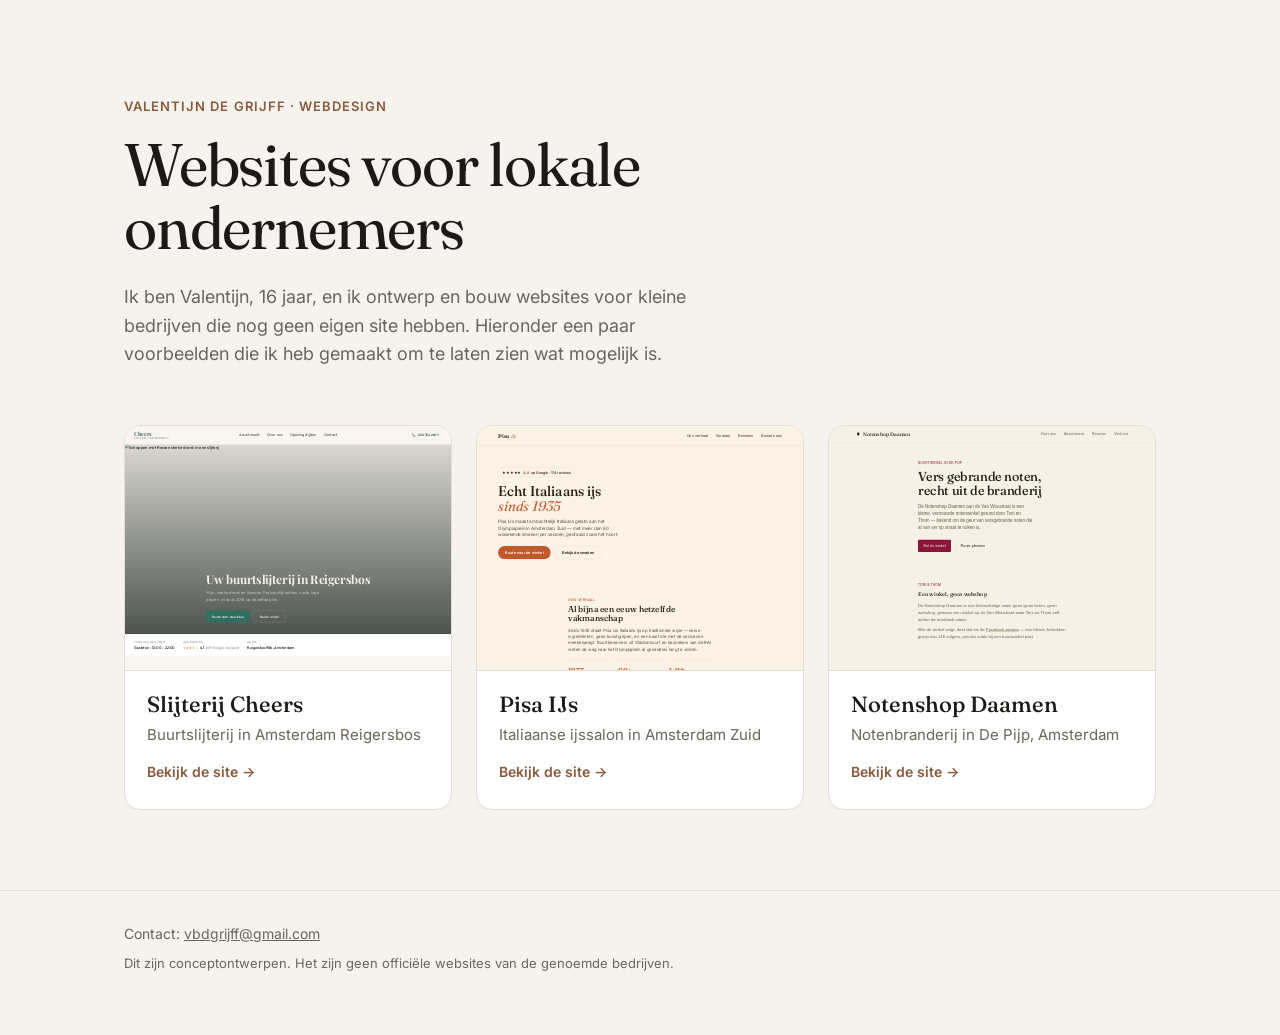
==== index.html @ 382e539f "Voorbeeldsites: Cheers, Pisa IJs, Notenshop Daamen Co-Authored-By: Claude Opus 5.5 <noreply@anthropi" ====
<!doctype html>
<html lang="nl">
<head>
<meta charset="utf-8">
<meta name="robots" content="noindex, nofollow">
<meta name="viewport" content="width=device-width, initial-scale=1">
<title>Voorbeeldsites · Valentijn de Grijff</title>
<meta name="description" content="Voorbeeldwebsites voor lokale ondernemers, ontworpen en gebouwd door Valentijn de Grijff.">
<link rel="preconnect" href="https://fonts.googleapis.com">
<link rel="preconnect" href="https://fonts.gstatic.com" crossorigin>
<link href="https://fonts.googleapis.com/css2?family=Fraunces:opsz,wght@9..144,400;9..144,500&family=Inter:wght@400;500;600&display=swap" rel="stylesheet">
<style>
  :root {
    --bg: #f6f3ee;
    --surface: #ffffff;
    --ink: #1c1a17;
    --muted: #6b655c;
    --line: #e4ded4;
    --accent: #8a5a3c;
  }
  @media (prefers-color-scheme: dark) {
    :root {
      --bg: #161513;
      --surface: #1f1d1a;
      --ink: #f2eee8;
      --muted: #a39d93;
      --line: #33302b;
      --accent: #d1a07e;
    }
  }
  * { box-sizing: border-box; }
  body {
    margin: 0;
    background: var(--bg);
    color: var(--ink);
    font: 400 16px/1.6 Inter, system-ui, -apple-system, sans-serif;
    -webkit-font-smoothing: antialiased;
  }
  .wrap { max-width: 1080px; margin: 0 auto; padding: 0 24px; }
  header { padding: 96px 0 56px; }
  .eyebrow {
    font-size: 13px; font-weight: 600; letter-spacing: .08em; text-transform: uppercase;
    color: var(--accent); margin: 0 0 16px;
  }
  h1 {
    font-family: Fraunces, Georgia, serif; font-weight: 400;
    font-size: clamp(36px, 6vw, 60px); line-height: 1.05; letter-spacing: -.02em;
    margin: 0 0 24px; max-width: 14ch;
  }
  .lead { font-size: 18px; color: var(--muted); max-width: 56ch; margin: 0; }
  .grid {
    display: grid; gap: 24px;
    grid-template-columns: repeat(auto-fill, minmax(300px, 1fr));
    padding-bottom: 80px;
  }
  .card {
    display: block; text-decoration: none; color: inherit;
    background: var(--surface); border: 1px solid var(--line); border-radius: 16px;
    overflow: hidden;
    transition: transform .25s cubic-bezier(.2,.7,.2,1), box-shadow .25s;
  }
  .card:hover { transform: translateY(-4px); box-shadow: 0 16px 40px rgba(0,0,0,.08); }
  .card:focus-visible { outline: 2px solid var(--accent); outline-offset: 3px; }
  .thumb {
    position: relative; aspect-ratio: 4 / 3; overflow: hidden;
    background: var(--line); border-bottom: 1px solid var(--line);
  }
  .thumb iframe {
    position: absolute; top: 0; left: 0;
    width: 400%; height: 400%; border: 0;
    transform: scale(.25); transform-origin: 0 0;
    pointer-events: none;
  }
  .meta { padding: 20px 22px 24px; }
  .meta h2 {
    font-family: Fraunces, Georgia, serif; font-weight: 500;
    font-size: 22px; line-height: 1.2; margin: 0 0 6px;
  }
  .meta p { margin: 0; color: var(--muted); font-size: 15px; }
  .meta .go { display: inline-block; margin-top: 14px; font-weight: 600; font-size: 14px; color: var(--accent); }
  footer {
    border-top: 1px solid var(--line); padding: 32px 0 48px;
    color: var(--muted); font-size: 14px;
  }
  footer a { color: inherit; }
  .note { font-size: 13px; margin-top: 8px; }
  @media (max-width: 600px) {
    header { padding: 64px 0 40px; }
    .wrap { padding: 0 16px; }
  }
  @media (prefers-reduced-motion: reduce) {
    .card { transition: none; }
    .card:hover { transform: none; }
  }
</style>
</head>
<body>
  <div class="wrap">
    <header>
      <p class="eyebrow">Valentijn de Grijff · Webdesign</p>
      <h1>Websites voor lokale ondernemers</h1>
      <p class="lead">Ik ben Valentijn, 16 jaar, en ik ontwerp en bouw websites voor kleine bedrijven die nog geen eigen site hebben. Hieronder een paar voorbeelden die ik heb gemaakt om te laten zien wat mogelijk is.</p>
    </header>

    <main class="grid">
      <a class="card" href="cheers-slijterij/">
        <div class="thumb"><iframe src="cheers-slijterij/" loading="lazy" tabindex="-1" aria-hidden="true" title=""></iframe></div>
        <div class="meta">
          <h2>Slijterij Cheers</h2>
          <p>Buurtslijterij in Amsterdam Reigersbos</p>
          <span class="go">Bekijk de site →</span>
        </div>
      </a>
      <a class="card" href="pisa-ijs/">
        <div class="thumb"><iframe src="pisa-ijs/" loading="lazy" tabindex="-1" aria-hidden="true" title=""></iframe></div>
        <div class="meta">
          <h2>Pisa IJs</h2>
          <p>Italiaanse ijssalon in Amsterdam Zuid</p>
          <span class="go">Bekijk de site →</span>
        </div>
      </a>
      <a class="card" href="notenshop-daamen/">
        <div class="thumb"><iframe src="notenshop-daamen/" loading="lazy" tabindex="-1" aria-hidden="true" title=""></iframe></div>
        <div class="meta">
          <h2>Notenshop Daamen</h2>
          <p>Notenbranderij in De Pijp, Amsterdam</p>
          <span class="go">Bekijk de site →</span>
        </div>
      </a>
    </main>
  </div>

  <footer>
    <div class="wrap">
      Contact: <a href="mailto:vbdgrijff@gmail.com">vbdgrijff@gmail.com</a>
      <p class="note">Dit zijn conceptontwerpen. Het zijn geen officiële websites van de genoemde bedrijven.</p>
    </div>
  </footer>
</body>
</html>
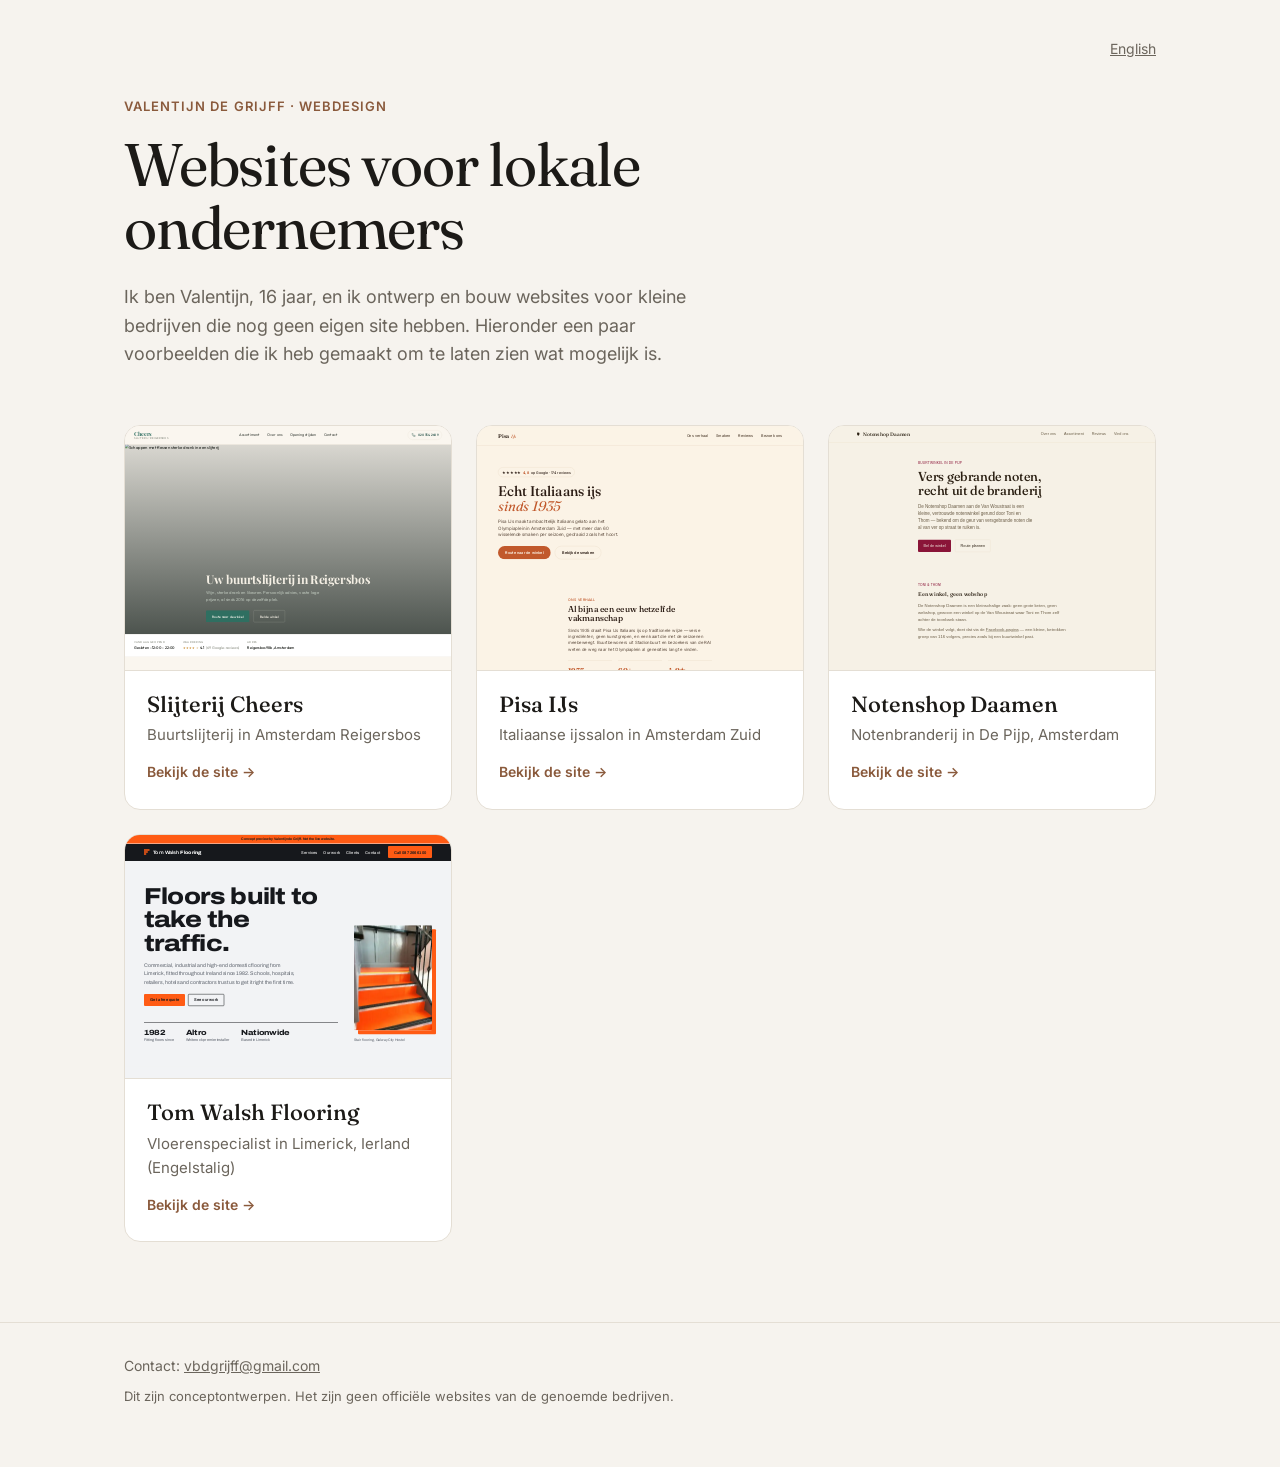
==== commit 12c0d188: "Add English portfolio page with prices; list Tom Walsh on Dutch index Co-Authored-By: Claude Opus 5." ====
--- a/index.html
+++ b/index.html
@@ -92,10 +92,15 @@
     .card { transition: none; }
     .card:hover { transform: none; }
   }
+  .wrap { position: relative; }
+  .lang { position: absolute; top: 24px; right: 24px; font-size: 14px; color: var(--muted); }
+  .lang a { color: inherit; }
+  @media (max-width: 600px) { .lang { top: 16px; right: 16px; } }
 </style>
 </head>
 <body>
   <div class="wrap">
+    <p class="lang"><a href="en/" hreflang="en" lang="en">English</a></p>
     <header>
       <p class="eyebrow">Valentijn de Grijff · Webdesign</p>
       <h1>Websites voor lokale ondernemers</h1>
@@ -127,6 +132,14 @@
           <span class="go">Bekijk de site →</span>
         </div>
       </a>
+      <a class="card" href="tom-walsh-flooring/">
+        <div class="thumb"><iframe src="tom-walsh-flooring/" loading="lazy" tabindex="-1" aria-hidden="true" title=""></iframe></div>
+        <div class="meta">
+          <h2>Tom Walsh Flooring</h2>
+          <p>Vloerenspecialist in Limerick, Ierland (Engelstalig)</p>
+          <span class="go">Bekijk de site →</span>
+        </div>
+      </a>
     </main>
   </div>
 
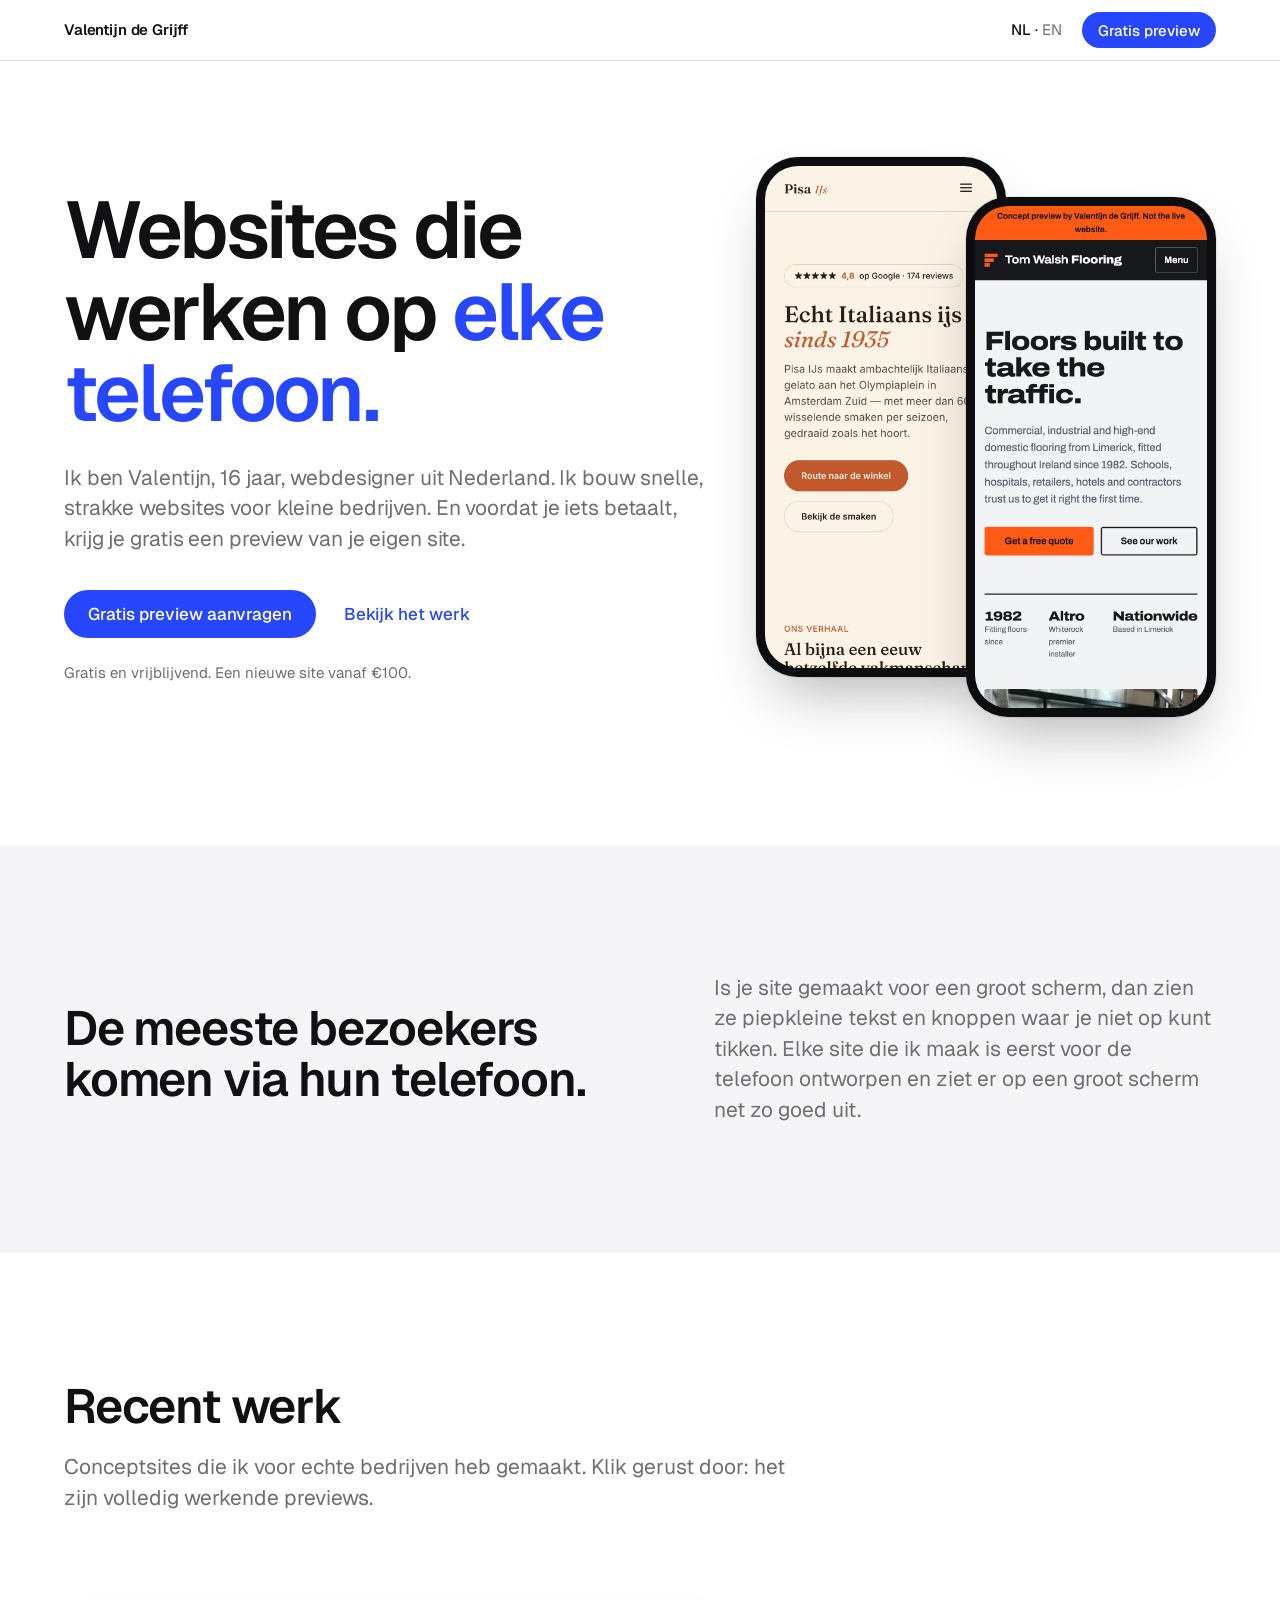
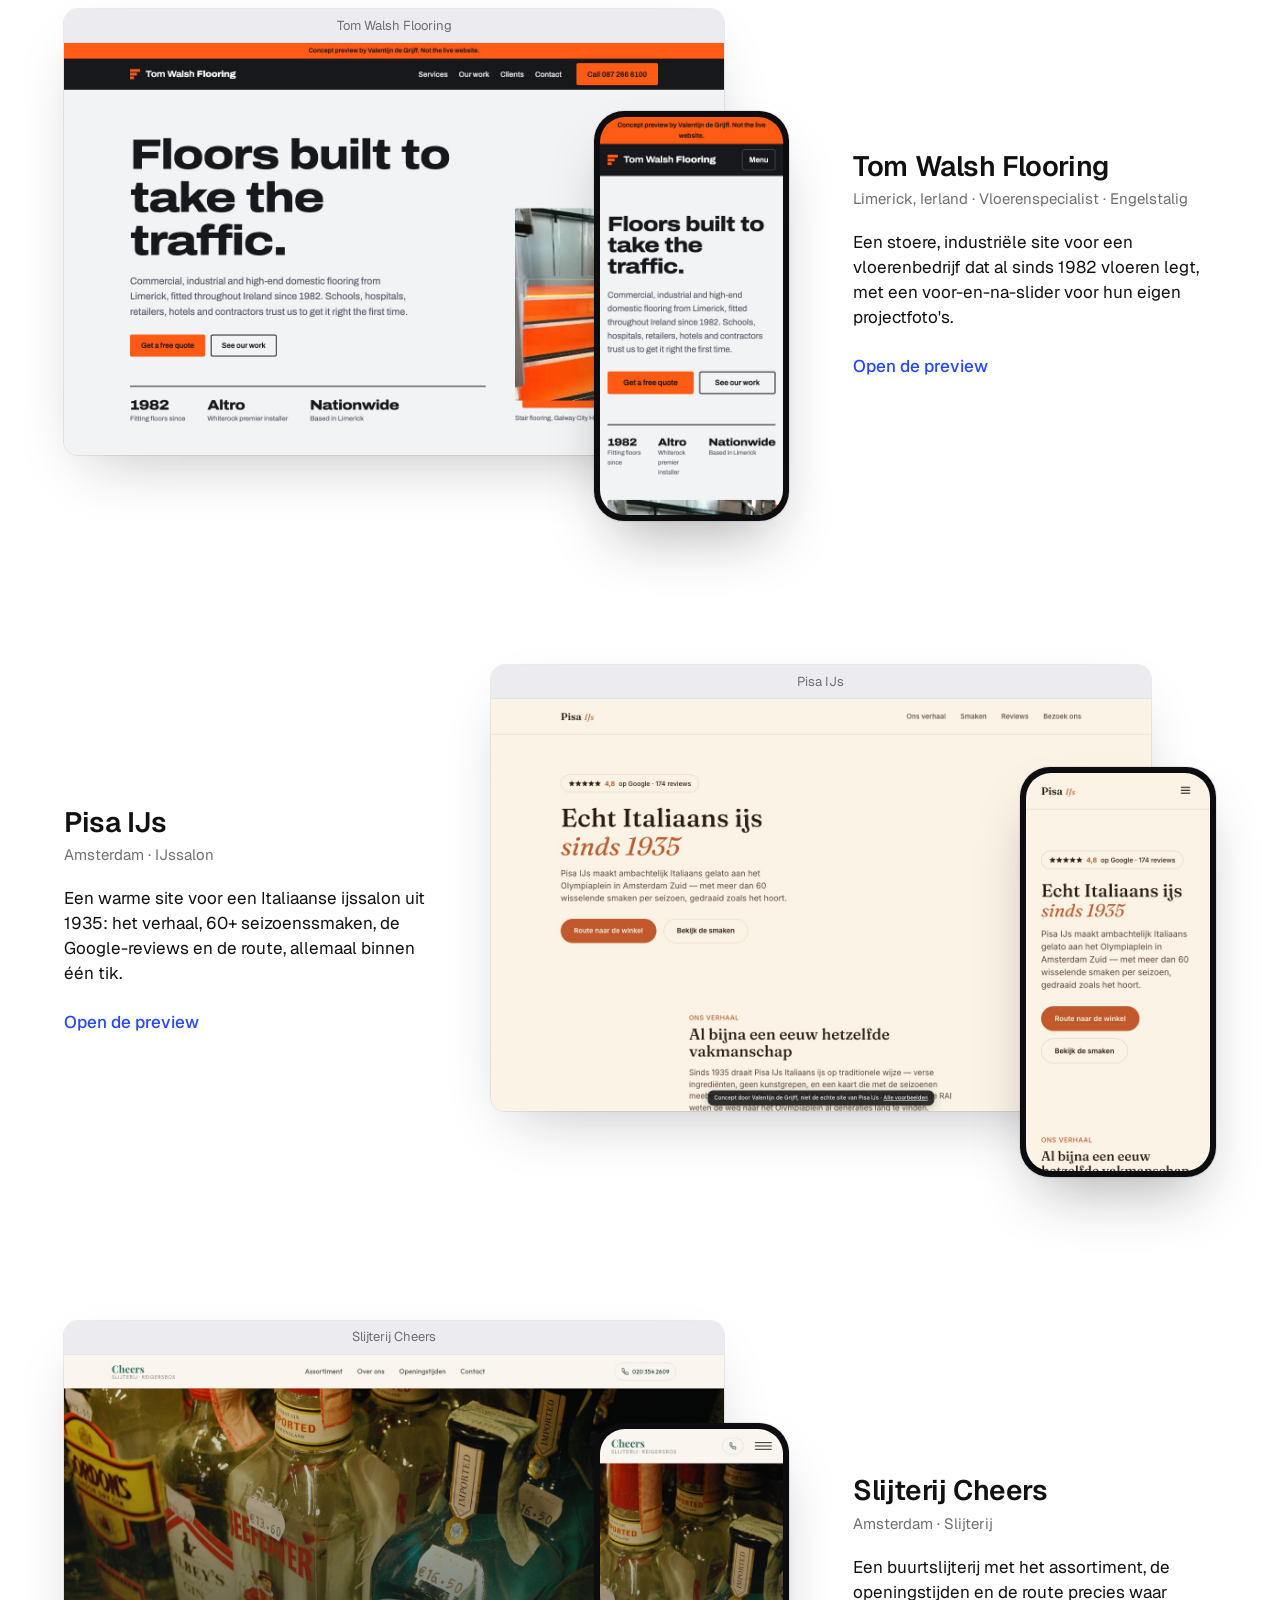
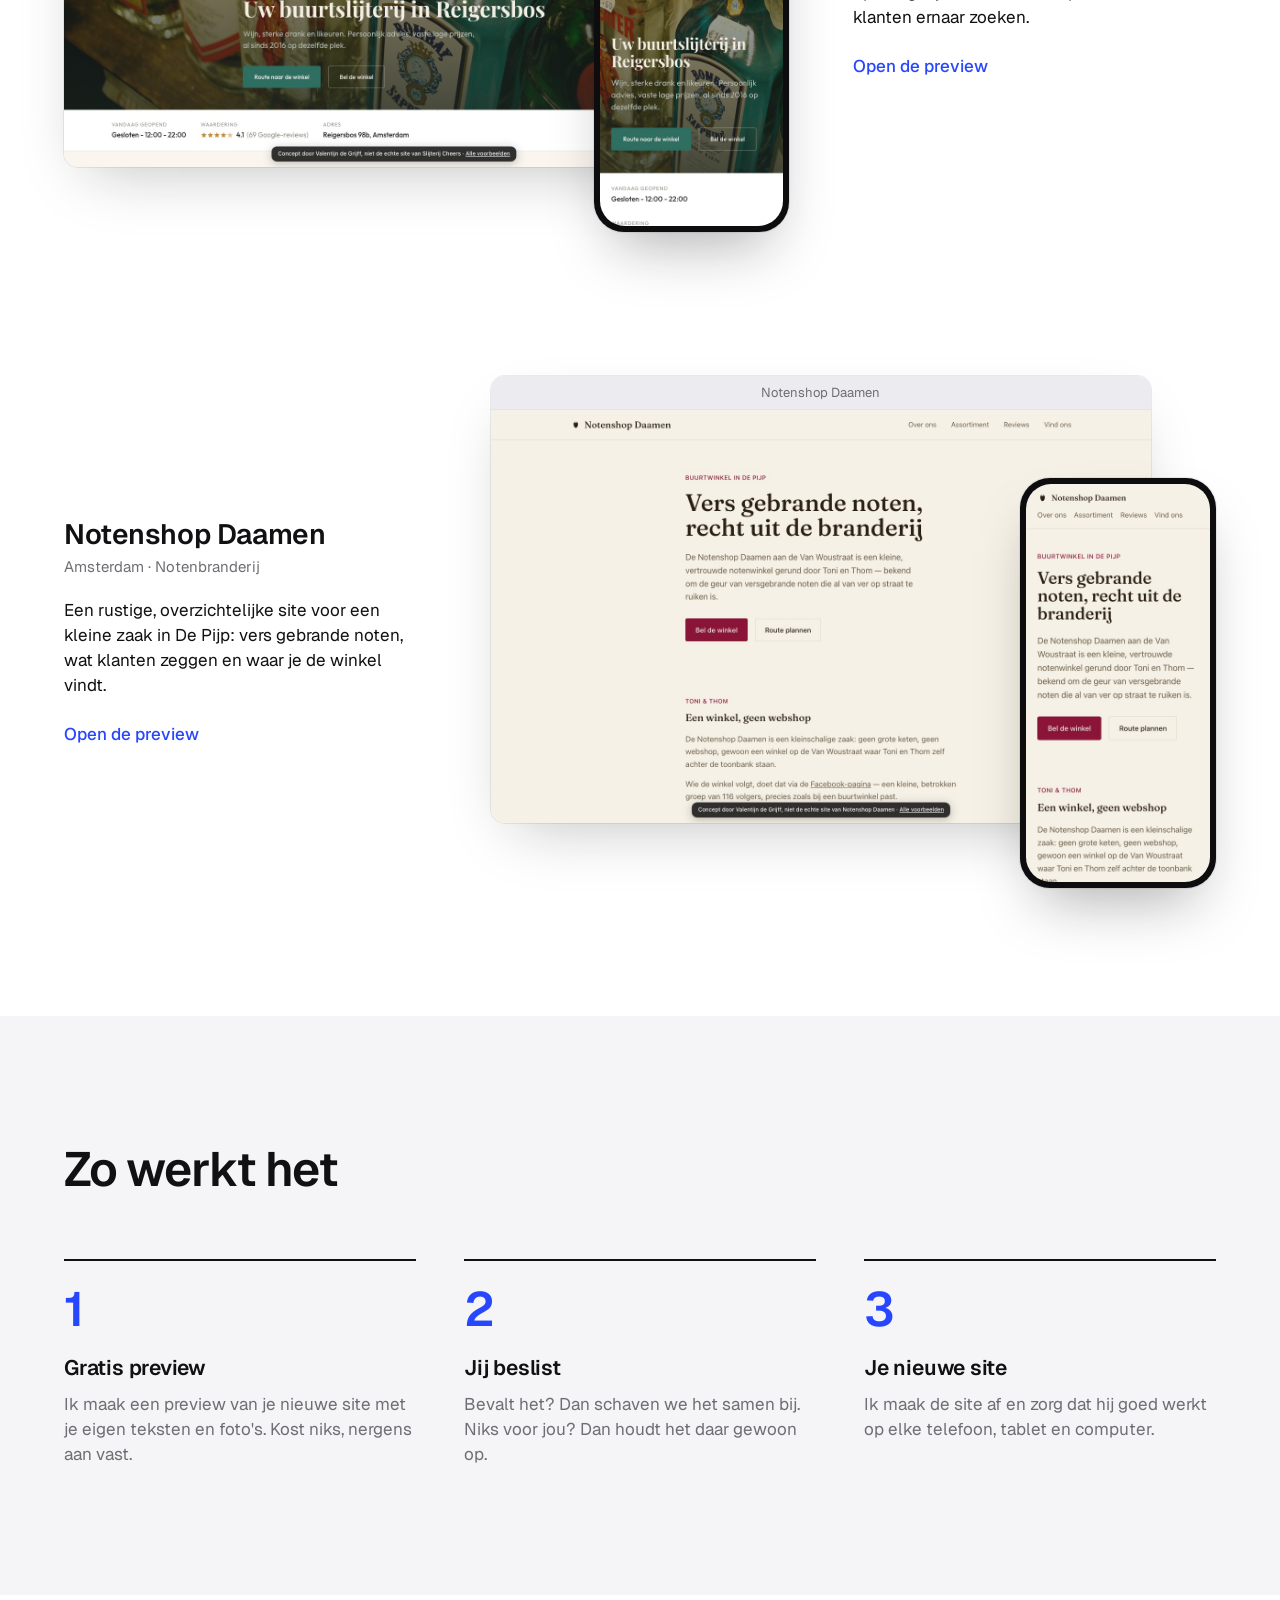
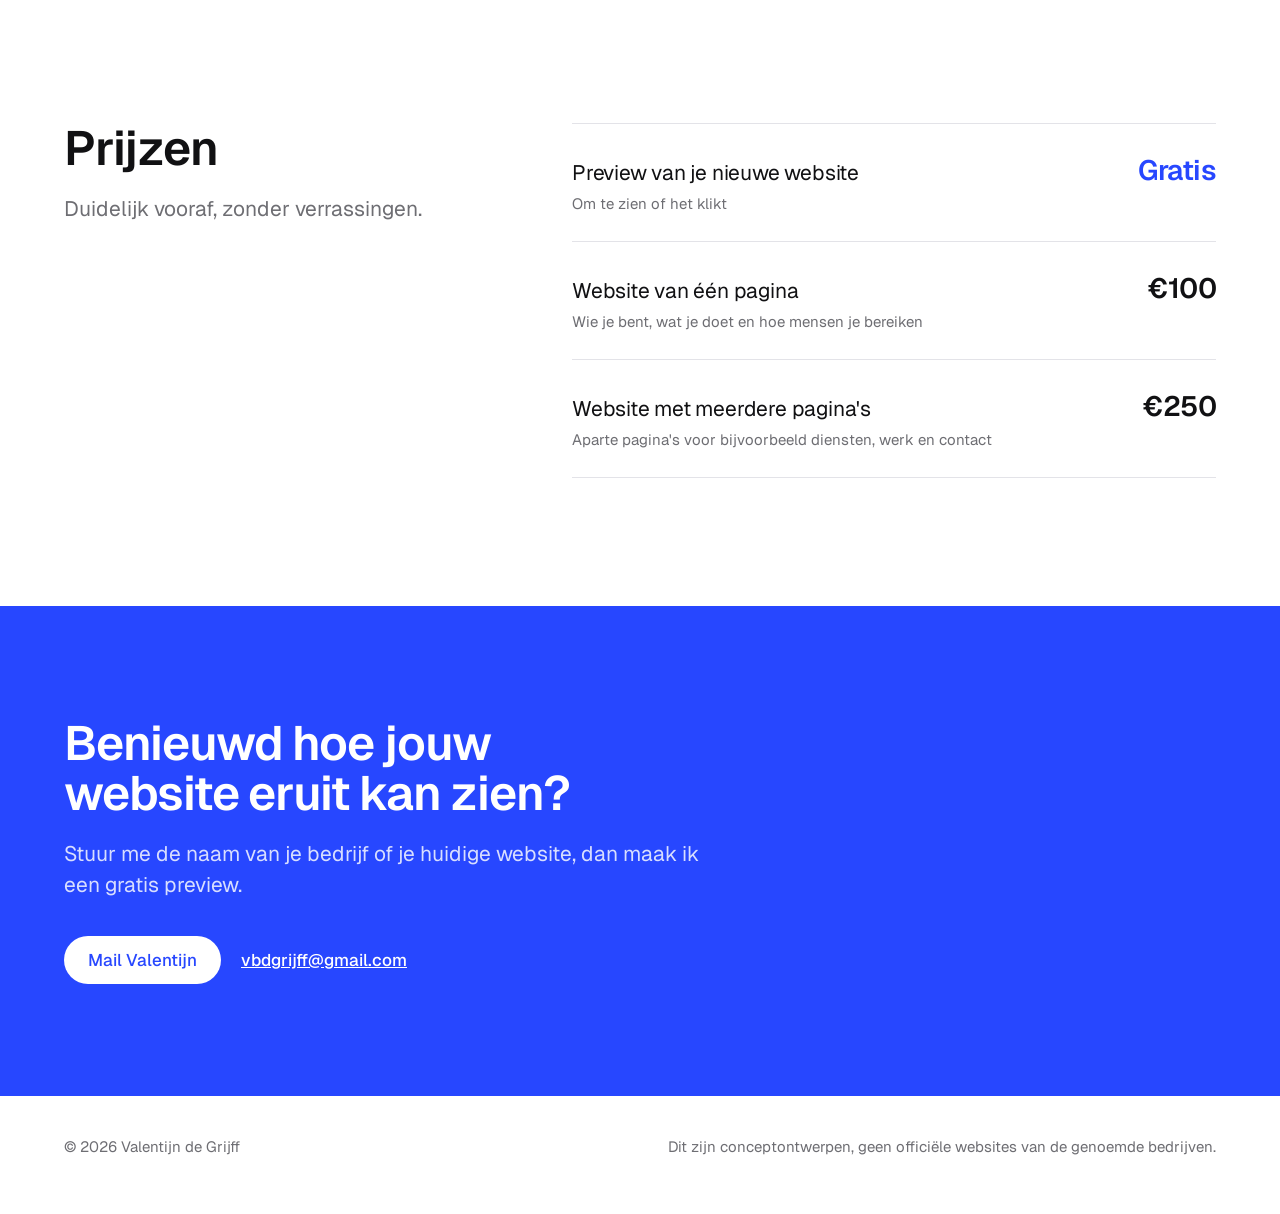
==== commit cdb1c30f: "Redesign portfolio: real desktop + phone screenshots, cobalt accent, Geist, steps and prices (NL + E" ====
--- a/index.html
+++ b/index.html
@@ -2,152 +2,174 @@
 <html lang="nl">
 <head>
 <meta charset="utf-8">
+<meta name="viewport" content="width=device-width, initial-scale=1">
 <meta name="robots" content="noindex, nofollow">
-<meta name="viewport" content="width=device-width, initial-scale=1">
-<title>Voorbeeldsites · Valentijn de Grijff</title>
-<meta name="description" content="Voorbeeldwebsites voor lokale ondernemers, ontworpen en gebouwd door Valentijn de Grijff.">
+<title>Valentijn de Grijff · Websites die werken op elke telefoon</title>
+<meta name="description" content="Snelle, strakke websites voor kleine bedrijven, gemaakt door Valentijn de Grijff (16). Eerst een gratis preview van je eigen site, daarna pas beslissen.">
+<link rel="canonical" href="https://itzjustme1.github.io/voorbeeldsites/">
+<link rel="alternate" hreflang="nl" href="https://itzjustme1.github.io/voorbeeldsites/">
+<link rel="alternate" hreflang="en" href="https://itzjustme1.github.io/voorbeeldsites/en/">
+<meta name="theme-color" content="#ffffff">
+<meta property="og:type" content="website">
+<meta property="og:title" content="Valentijn de Grijff · Websites die werken op elke telefoon">
+<meta property="og:description" content="Snelle, strakke websites voor kleine bedrijven, gemaakt door Valentijn de Grijff (16). Eerst een gratis preview van je eigen site, daarna pas beslissen.">
+<meta property="og:url" content="https://itzjustme1.github.io/voorbeeldsites/">
+<meta property="og:image" content="https://itzjustme1.github.io/voorbeeldsites/assets/tom-walsh-flooring-desktop.jpg">
+<link rel="icon" href="assets/favicon.svg" type="image/svg+xml">
 <link rel="preconnect" href="https://fonts.googleapis.com">
 <link rel="preconnect" href="https://fonts.gstatic.com" crossorigin>
-<link href="https://fonts.googleapis.com/css2?family=Fraunces:opsz,wght@9..144,400;9..144,500&family=Inter:wght@400;500;600&display=swap" rel="stylesheet">
-<style>
-  :root {
-    --bg: #f6f3ee;
-    --surface: #ffffff;
-    --ink: #1c1a17;
-    --muted: #6b655c;
-    --line: #e4ded4;
-    --accent: #8a5a3c;
-  }
-  @media (prefers-color-scheme: dark) {
-    :root {
-      --bg: #161513;
-      --surface: #1f1d1a;
-      --ink: #f2eee8;
-      --muted: #a39d93;
-      --line: #33302b;
-      --accent: #d1a07e;
-    }
-  }
-  * { box-sizing: border-box; }
-  body {
-    margin: 0;
-    background: var(--bg);
-    color: var(--ink);
-    font: 400 16px/1.6 Inter, system-ui, -apple-system, sans-serif;
-    -webkit-font-smoothing: antialiased;
-  }
-  .wrap { max-width: 1080px; margin: 0 auto; padding: 0 24px; }
-  header { padding: 96px 0 56px; }
-  .eyebrow {
-    font-size: 13px; font-weight: 600; letter-spacing: .08em; text-transform: uppercase;
-    color: var(--accent); margin: 0 0 16px;
-  }
-  h1 {
-    font-family: Fraunces, Georgia, serif; font-weight: 400;
-    font-size: clamp(36px, 6vw, 60px); line-height: 1.05; letter-spacing: -.02em;
-    margin: 0 0 24px; max-width: 14ch;
-  }
-  .lead { font-size: 18px; color: var(--muted); max-width: 56ch; margin: 0; }
-  .grid {
-    display: grid; gap: 24px;
-    grid-template-columns: repeat(auto-fill, minmax(300px, 1fr));
-    padding-bottom: 80px;
-  }
-  .card {
-    display: block; text-decoration: none; color: inherit;
-    background: var(--surface); border: 1px solid var(--line); border-radius: 16px;
-    overflow: hidden;
-    transition: transform .25s cubic-bezier(.2,.7,.2,1), box-shadow .25s;
-  }
-  .card:hover { transform: translateY(-4px); box-shadow: 0 16px 40px rgba(0,0,0,.08); }
-  .card:focus-visible { outline: 2px solid var(--accent); outline-offset: 3px; }
-  .thumb {
-    position: relative; aspect-ratio: 4 / 3; overflow: hidden;
-    background: var(--line); border-bottom: 1px solid var(--line);
-  }
-  .thumb iframe {
-    position: absolute; top: 0; left: 0;
-    width: 400%; height: 400%; border: 0;
-    transform: scale(.25); transform-origin: 0 0;
-    pointer-events: none;
-  }
-  .meta { padding: 20px 22px 24px; }
-  .meta h2 {
-    font-family: Fraunces, Georgia, serif; font-weight: 500;
-    font-size: 22px; line-height: 1.2; margin: 0 0 6px;
-  }
-  .meta p { margin: 0; color: var(--muted); font-size: 15px; }
-  .meta .go { display: inline-block; margin-top: 14px; font-weight: 600; font-size: 14px; color: var(--accent); }
-  footer {
-    border-top: 1px solid var(--line); padding: 32px 0 48px;
-    color: var(--muted); font-size: 14px;
-  }
-  footer a { color: inherit; }
-  .note { font-size: 13px; margin-top: 8px; }
-  @media (max-width: 600px) {
-    header { padding: 64px 0 40px; }
-    .wrap { padding: 0 16px; }
-  }
-  @media (prefers-reduced-motion: reduce) {
-    .card { transition: none; }
-    .card:hover { transform: none; }
-  }
-  .wrap { position: relative; }
-  .lang { position: absolute; top: 24px; right: 24px; font-size: 14px; color: var(--muted); }
-  .lang a { color: inherit; }
-  @media (max-width: 600px) { .lang { top: 16px; right: 16px; } }
-</style>
+<link href="https://fonts.googleapis.com/css2?family=Geist:wght@400;500;600&display=swap" rel="stylesheet">
+<link rel="stylesheet" href="assets/site.css">
 </head>
 <body>
+<a class="skip" href="#main">Naar de inhoud</a>
+
+<header class="top">
   <div class="wrap">
-    <p class="lang"><a href="en/" hreflang="en" lang="en">English</a></p>
-    <header>
-      <p class="eyebrow">Valentijn de Grijff · Webdesign</p>
-      <h1>Websites voor lokale ondernemers</h1>
-      <p class="lead">Ik ben Valentijn, 16 jaar, en ik ontwerp en bouw websites voor kleine bedrijven die nog geen eigen site hebben. Hieronder een paar voorbeelden die ik heb gemaakt om te laten zien wat mogelijk is.</p>
-    </header>
+    <a class="brand" href="./">Valentijn de Grijff</a>
+    <div class="top-right">
+      <nav class="lang" aria-label="Language"><a href="./" hreflang="nl" lang="nl" aria-current="true">NL</a> · <a href="en/" hreflang="en" lang="en">EN</a></nav>
+      <a class="btn btn-accent btn-small" href="mailto:vbdgrijff@gmail.com?subject=Gratis%20preview%20van%20mijn%20website">Gratis preview</a>
+    </div>
+  </div>
+</header>
 
-    <main class="grid">
-      <a class="card" href="cheers-slijterij/">
-        <div class="thumb"><iframe src="cheers-slijterij/" loading="lazy" tabindex="-1" aria-hidden="true" title=""></iframe></div>
-        <div class="meta">
-          <h2>Slijterij Cheers</h2>
-          <p>Buurtslijterij in Amsterdam Reigersbos</p>
-          <span class="go">Bekijk de site →</span>
+<main id="main">
+  <section class="hero" aria-labelledby="hero-title">
+    <div class="wrap">
+      <div>
+        <h1 id="hero-title">Websites die werken op <span class="accent">elke telefoon.</span></h1>
+        <p class="lead">Ik ben Valentijn, 16 jaar, webdesigner uit Nederland. Ik bouw snelle, strakke websites voor kleine bedrijven. En voordat je iets betaalt, krijg je gratis een preview van je eigen site.</p>
+        <div class="actions">
+          <a class="btn btn-accent" href="mailto:vbdgrijff@gmail.com?subject=Gratis%20preview%20van%20mijn%20website">Gratis preview aanvragen</a>
+          <a class="text-link" href="#work">Bekijk het werk</a>
         </div>
-      </a>
-      <a class="card" href="pisa-ijs/">
-        <div class="thumb"><iframe src="pisa-ijs/" loading="lazy" tabindex="-1" aria-hidden="true" title=""></iframe></div>
-        <div class="meta">
-          <h2>Pisa IJs</h2>
-          <p>Italiaanse ijssalon in Amsterdam Zuid</p>
-          <span class="go">Bekijk de site →</span>
-        </div>
-      </a>
-      <a class="card" href="notenshop-daamen/">
-        <div class="thumb"><iframe src="notenshop-daamen/" loading="lazy" tabindex="-1" aria-hidden="true" title=""></iframe></div>
-        <div class="meta">
-          <h2>Notenshop Daamen</h2>
-          <p>Notenbranderij in De Pijp, Amsterdam</p>
-          <span class="go">Bekijk de site →</span>
-        </div>
-      </a>
-      <a class="card" href="tom-walsh-flooring/">
-        <div class="thumb"><iframe src="tom-walsh-flooring/" loading="lazy" tabindex="-1" aria-hidden="true" title=""></iframe></div>
-        <div class="meta">
-          <h2>Tom Walsh Flooring</h2>
-          <p>Vloerenspecialist in Limerick, Ierland (Engelstalig)</p>
-          <span class="go">Bekijk de site →</span>
-        </div>
-      </a>
-    </main>
+        <p class="fine">Gratis en vrijblijvend. Een nieuwe site vanaf €100.</p>
+      </div>
+      <div class="hero-phones" aria-hidden="true">
+        <div class="phone back"><img src="assets/pisa-ijs-phone.jpg" width="780" height="1688" alt="" fetchpriority="high"></div>
+        <div class="phone front"><img src="assets/tom-walsh-flooring-phone.jpg" width="780" height="1688" alt="" fetchpriority="high"></div>
+      </div>
+    </div>
+  </section>
+
+  <section class="section alt" aria-labelledby="st-title">
+    <div class="wrap statement">
+      <h2 id="st-title">De meeste bezoekers komen via hun telefoon.</h2>
+      <p>Is je site gemaakt voor een groot scherm, dan zien ze piepkleine tekst en knoppen waar je niet op kunt tikken. Elke site die ik maak is eerst voor de telefoon ontworpen en ziet er op een groot scherm net zo goed uit.</p>
+    </div>
+  </section>
+
+  <section class="section" id="work" aria-labelledby="work-title">
+    <div class="wrap">
+      <div class="work-head">
+        <h2 id="work-title">Recent werk</h2>
+        <p class="section-intro">Conceptsites die ik voor echte bedrijven heb gemaakt. Klik gerust door: het zijn volledig werkende previews.</p>
+      </div>
+      <div class="projects">
+        <article class="project">
+          <div class="visual">
+            <div class="browser">
+              <div class="browser-bar" aria-hidden="true">Tom Walsh Flooring</div>
+              <img src="assets/tom-walsh-flooring-desktop.jpg" width="1440" height="900" loading="lazy" decoding="async" alt="Desktopversie van de conceptsite voor Tom Walsh Flooring">
+            </div>
+            <div class="phone"><img src="assets/tom-walsh-flooring-phone.jpg" width="780" height="1688" loading="lazy" decoding="async" alt="Telefoonversie van de conceptsite voor Tom Walsh Flooring"></div>
+          </div>
+          <div>
+            <h3>Tom Walsh Flooring</h3>
+            <p class="meta">Limerick, Ierland · Vloerenspecialist · Engelstalig</p>
+            <p class="desc">Een stoere, industriële site voor een vloerenbedrijf dat al sinds 1982 vloeren legt, met een voor-en-na-slider voor hun eigen projectfoto&#x27;s.</p>
+            <a class="text-link" href="tom-walsh-flooring/">Open de preview<span class="sr-only"> Tom Walsh Flooring</span></a>
+          </div>
+        </article>
+        <article class="project">
+          <div class="visual">
+            <div class="browser">
+              <div class="browser-bar" aria-hidden="true">Pisa IJs</div>
+              <img src="assets/pisa-ijs-desktop.jpg" width="1440" height="900" loading="lazy" decoding="async" alt="Desktopversie van de conceptsite voor Pisa IJs">
+            </div>
+            <div class="phone"><img src="assets/pisa-ijs-phone.jpg" width="780" height="1688" loading="lazy" decoding="async" alt="Telefoonversie van de conceptsite voor Pisa IJs"></div>
+          </div>
+          <div>
+            <h3>Pisa IJs</h3>
+            <p class="meta">Amsterdam · IJssalon</p>
+            <p class="desc">Een warme site voor een Italiaanse ijssalon uit 1935: het verhaal, 60+ seizoenssmaken, de Google-reviews en de route, allemaal binnen één tik.</p>
+            <a class="text-link" href="pisa-ijs/">Open de preview<span class="sr-only"> Pisa IJs</span></a>
+          </div>
+        </article>
+        <article class="project">
+          <div class="visual">
+            <div class="browser">
+              <div class="browser-bar" aria-hidden="true">Slijterij Cheers</div>
+              <img src="assets/cheers-slijterij-desktop.jpg" width="1440" height="900" loading="lazy" decoding="async" alt="Desktopversie van de conceptsite voor Slijterij Cheers">
+            </div>
+            <div class="phone"><img src="assets/cheers-slijterij-phone.jpg" width="780" height="1688" loading="lazy" decoding="async" alt="Telefoonversie van de conceptsite voor Slijterij Cheers"></div>
+          </div>
+          <div>
+            <h3>Slijterij Cheers</h3>
+            <p class="meta">Amsterdam · Slijterij</p>
+            <p class="desc">Een buurtslijterij met het assortiment, de openingstijden en de route precies waar klanten ernaar zoeken.</p>
+            <a class="text-link" href="cheers-slijterij/">Open de preview<span class="sr-only"> Slijterij Cheers</span></a>
+          </div>
+        </article>
+        <article class="project">
+          <div class="visual">
+            <div class="browser">
+              <div class="browser-bar" aria-hidden="true">Notenshop Daamen</div>
+              <img src="assets/notenshop-daamen-desktop.jpg" width="1440" height="900" loading="lazy" decoding="async" alt="Desktopversie van de conceptsite voor Notenshop Daamen">
+            </div>
+            <div class="phone"><img src="assets/notenshop-daamen-phone.jpg" width="780" height="1688" loading="lazy" decoding="async" alt="Telefoonversie van de conceptsite voor Notenshop Daamen"></div>
+          </div>
+          <div>
+            <h3>Notenshop Daamen</h3>
+            <p class="meta">Amsterdam · Notenbranderij</p>
+            <p class="desc">Een rustige, overzichtelijke site voor een kleine zaak in De Pijp: vers gebrande noten, wat klanten zeggen en waar je de winkel vindt.</p>
+            <a class="text-link" href="notenshop-daamen/">Open de preview<span class="sr-only"> Notenshop Daamen</span></a>
+          </div>
+        </article>
+      </div>
+    </div>
+  </section>
+
+  <section class="section alt" aria-labelledby="steps-title">
+    <div class="wrap">
+      <h2 id="steps-title">Zo werkt het</h2>
+      <ol class="steps">
+          <li><span class="num" aria-hidden="true">1</span><h3>Gratis preview</h3><p>Ik maak een preview van je nieuwe site met je eigen teksten en foto&#x27;s. Kost niks, nergens aan vast.</p></li>
+          <li><span class="num" aria-hidden="true">2</span><h3>Jij beslist</h3><p>Bevalt het? Dan schaven we het samen bij. Niks voor jou? Dan houdt het daar gewoon op.</p></li>
+          <li><span class="num" aria-hidden="true">3</span><h3>Je nieuwe site</h3><p>Ik maak de site af en zorg dat hij goed werkt op elke telefoon, tablet en computer.</p></li>
+      </ol>
+    </div>
+  </section>
+
+  <section class="section" id="prices" aria-labelledby="prices-title">
+    <div class="wrap prices-grid">
+      <div>
+        <h2 id="prices-title">Prijzen</h2>
+        <p class="section-intro">Duidelijk vooraf, zonder verrassingen.</p>
+      </div>
+      <ul class="price-list">
+            <li><span class="what">Preview van je nieuwe website<small>Om te zien of het klikt</small></span><span class="amount free">Gratis</span></li>
+            <li><span class="what">Website van één pagina<small>Wie je bent, wat je doet en hoe mensen je bereiken</small></span><span class="amount">€100</span></li>
+            <li><span class="what">Website met meerdere pagina&#x27;s<small>Aparte pagina&#x27;s voor bijvoorbeeld diensten, werk en contact</small></span><span class="amount">€250</span></li>
+      </ul>
+    </div>
+  </section>
+
+  <section class="cta" id="contact" aria-labelledby="cta-title">
+    <div class="wrap">
+      <h2 id="cta-title">Benieuwd hoe jouw website eruit kan zien?</h2>
+      <p>Stuur me de naam van je bedrijf of je huidige website, dan maak ik een gratis preview.</p>
+      <a class="btn btn-light" href="mailto:vbdgrijff@gmail.com?subject=Gratis%20preview%20van%20mijn%20website">Mail Valentijn</a><a class="mail" href="mailto:vbdgrijff@gmail.com">vbdgrijff@gmail.com</a>
+    </div>
+  </section>
+</main>
+
+<footer>
+  <div class="wrap">
+    <p>&copy; 2026 Valentijn de Grijff</p>
+    <p>Dit zijn conceptontwerpen, geen officiële websites van de genoemde bedrijven.</p>
   </div>
-
-  <footer>
-    <div class="wrap">
-      Contact: <a href="mailto:vbdgrijff@gmail.com">vbdgrijff@gmail.com</a>
-      <p class="note">Dit zijn conceptontwerpen. Het zijn geen officiële websites van de genoemde bedrijven.</p>
-    </div>
-  </footer>
+</footer>
 </body>
 </html>
--- a/assets/site.css
+++ b/assets/site.css
@@ -0,0 +1,183 @@
+/* Portfolio, Valentijn de Grijff.
+   Tokens measured from apple.com/macbook-air and linear.app (Oct 2026):
+   body 17px / 1.47, display tracking -0.02 to -0.03em, ink #1d1d1f-ish, secondary #6e6e73,
+   alt surface #f5f5f7, pill buttons. One loud accent: cobalt.
+   Radius rule: interactive = pill, screenshots = 14px, phones = device radius. Nothing else is rounded. */
+:root {
+  color-scheme: light;
+  --bg: #ffffff;
+  --bg-alt: #f5f5f7;
+  --ink: #111113;
+  --muted: #6e6e73;
+  --line: #e3e3e8;
+  --accent: #2747ff;
+  --accent-hover: #1634e8;
+  --on-accent: #ffffff;
+
+  --fs-meta: 13px;
+  --fs-small: 15px;
+  --fs-body: 17px;
+  --fs-lead: 21px;
+  --fs-h3: 28px;
+  --fs-h2: clamp(34px, 4.4vw, 48px);
+  --fs-h1: clamp(44px, 7vw, 80px);
+
+  --wrap: 1200px;
+  --gutter: 24px;
+  --section: 128px;
+  --ease: cubic-bezier(.2, .7, .2, 1);
+}
+
+*, *::before, *::after { box-sizing: border-box; }
+html { -webkit-text-size-adjust: 100%; scroll-behavior: smooth; }
+body {
+  margin: 0;
+  background: var(--bg);
+  color: var(--ink);
+  font: 400 var(--fs-body)/1.47 Geist, system-ui, -apple-system, "Segoe UI", sans-serif;
+  -webkit-font-smoothing: antialiased;
+  text-rendering: optimizeLegibility;
+}
+img { display: block; max-width: 100%; height: auto; }
+a { color: inherit; }
+:focus-visible { outline: 2px solid var(--accent); outline-offset: 3px; }
+
+.skip {
+  position: absolute; left: 16px; top: -48px; z-index: 10;
+  background: var(--ink); color: var(--bg); padding: 10px 16px; border-radius: 999px;
+  font-size: var(--fs-small); text-decoration: none;
+}
+.skip:focus { top: 12px; }
+
+.wrap { max-width: var(--wrap); margin: 0 auto; padding: 0 var(--gutter); }
+
+/* Header */
+.top { border-bottom: 1px solid var(--line); background: rgba(255, 255, 255, .86); backdrop-filter: saturate(180%) blur(16px); -webkit-backdrop-filter: saturate(180%) blur(16px); position: sticky; top: 0; z-index: 5; }
+.top .wrap { display: flex; align-items: center; justify-content: space-between; height: 60px; gap: 16px; }
+.brand { font-weight: 600; font-size: var(--fs-small); letter-spacing: -.01em; text-decoration: none; }
+.top-right { display: flex; align-items: center; gap: 20px; font-size: var(--fs-small); }
+.lang a { color: var(--muted); text-decoration: none; }
+.lang a:hover { color: var(--ink); }
+.lang [aria-current] { color: var(--ink); font-weight: 500; }
+
+/* Buttons */
+.btn {
+  display: inline-flex; align-items: center; justify-content: center;
+  min-height: 48px; padding: 0 24px; border-radius: 999px;
+  font: 500 var(--fs-body)/1 Geist, system-ui, sans-serif; text-decoration: none; white-space: nowrap;
+  transition: background-color .16s var(--ease), color .16s var(--ease);
+}
+.btn-accent { background: var(--accent); color: var(--on-accent); }
+.btn-accent:hover { background: var(--accent-hover); }
+.btn-small { min-height: 36px; padding: 0 16px; font-size: var(--fs-small); }
+.btn-light { background: var(--on-accent); color: var(--accent); }
+.btn-light:hover { background: #e9edff; }
+.btn:active { transform: translateY(1px); }
+.text-link { font-weight: 500; color: var(--accent); text-decoration: none; }
+.text-link:hover { text-decoration: underline; text-underline-offset: 4px; }
+
+/* Hero */
+.hero { padding: 96px 0 var(--section); overflow: hidden; }
+.hero .wrap { display: grid; grid-template-columns: minmax(0, 7fr) minmax(0, 5fr); gap: 48px; align-items: center; }
+h1 { font-size: var(--fs-h1); line-height: 1.02; letter-spacing: -.035em; font-weight: 600; margin: 0 0 28px; max-width: 11ch; }
+h1 .accent { color: var(--accent); }
+.lead { font-size: var(--fs-lead); line-height: 1.45; color: var(--muted); margin: 0 0 36px; max-width: 34em; letter-spacing: -.005em; }
+.actions { display: flex; flex-wrap: wrap; align-items: center; gap: 16px 28px; }
+.fine { margin: 24px 0 0; font-size: var(--fs-small); color: var(--muted); }
+
+.hero-phones { position: relative; height: 560px; }
+.hero-phones .phone { position: absolute; width: 250px; }
+.hero-phones .phone.back { left: 0; top: 0; }
+.hero-phones .phone.front { right: 0; bottom: 0; }
+
+/* Device frames */
+.phone {
+  background: #0d0d0f; border-radius: 42px; padding: 9px;
+  box-shadow: 0 30px 60px -20px rgba(17, 17, 19, .35), 0 0 0 1px rgba(17, 17, 19, .08);
+}
+.phone img { border-radius: 33px; aspect-ratio: 390 / 844; width: 100%; object-fit: cover; object-position: top; }
+.browser {
+  border-radius: 14px; overflow: hidden; background: var(--bg);
+  box-shadow: 0 24px 60px -24px rgba(17, 17, 19, .28), 0 0 0 1px rgba(17, 17, 19, .08);
+}
+.browser-bar { height: 34px; display: flex; align-items: center; justify-content: center; background: #ececf0; border-bottom: 1px solid var(--line); font-size: var(--fs-meta); color: var(--muted); }
+.browser img { aspect-ratio: 16 / 10; width: 100%; object-fit: cover; object-position: top; }
+
+/* Sections */
+.section { padding: var(--section) 0; }
+.alt { background: var(--bg-alt); }
+h2 { font-size: var(--fs-h2); line-height: 1.06; letter-spacing: -.025em; font-weight: 600; margin: 0 0 20px; max-width: 18ch; }
+.section-intro { color: var(--muted); font-size: var(--fs-lead); line-height: 1.45; max-width: 36em; margin: 0; }
+.statement { display: grid; grid-template-columns: minmax(0, 6fr) minmax(0, 5fr); gap: 48px; align-items: end; }
+.statement p { margin: 0; color: var(--muted); font-size: var(--fs-lead); line-height: 1.45; }
+
+/* Work */
+.work-head { margin-bottom: 96px; }
+.projects { display: grid; gap: 144px; }
+.project { display: grid; grid-template-columns: minmax(0, 8fr) minmax(0, 4fr); gap: 64px; align-items: center; }
+.project:nth-child(even) { grid-template-columns: minmax(0, 4fr) minmax(0, 8fr); }
+.project:nth-child(even) .visual { order: 2; }
+.visual { position: relative; padding: 0 9% 9% 0; }
+.visual .phone { position: absolute; width: 27%; right: 0; bottom: 0; border-radius: 30px; padding: 6px; }
+.visual .phone img { border-radius: 25px; }
+.project h3 { font-size: var(--fs-h3); line-height: 1.15; letter-spacing: -.015em; font-weight: 600; margin: 0 0 6px; }
+.project .meta { font-size: var(--fs-small); color: var(--muted); margin: 0 0 20px; }
+.project .desc { margin: 0 0 24px; }
+
+/* Steps */
+.steps { list-style: none; margin: 64px 0 0; padding: 0; display: grid; grid-template-columns: repeat(3, minmax(0, 1fr)); gap: 48px; }
+.steps li { border-top: 2px solid var(--ink); padding-top: 24px; }
+.steps .num { display: block; font-size: var(--fs-h2); font-weight: 600; letter-spacing: -.03em; line-height: 1; color: var(--accent); margin-bottom: 20px; }
+.steps h3 { font-size: var(--fs-lead); font-weight: 600; letter-spacing: -.01em; margin: 0 0 8px; }
+.steps p { margin: 0; color: var(--muted); }
+
+/* Prices */
+.prices-grid { display: grid; grid-template-columns: minmax(0, 5fr) minmax(0, 7fr); gap: 48px; align-items: start; }
+.price-list { margin: 0; padding: 0; list-style: none; border-top: 1px solid var(--line); }
+.price-list li { display: flex; align-items: baseline; justify-content: space-between; gap: 24px; padding: 26px 0; border-bottom: 1px solid var(--line); }
+.price-list .what { font-size: var(--fs-lead); letter-spacing: -.01em; }
+.price-list .what small { display: block; font-size: var(--fs-small); color: var(--muted); margin-top: 4px; letter-spacing: 0; }
+.price-list .amount { font-size: var(--fs-h3); font-weight: 600; letter-spacing: -.02em; white-space: nowrap; }
+.price-list .free { color: var(--accent); }
+
+/* Call to action band: the one loud place */
+.cta { background: var(--accent); color: var(--on-accent); padding: 112px 0; }
+.cta h2 { max-width: 16ch; }
+.cta p { font-size: var(--fs-lead); line-height: 1.45; margin: 0 0 36px; max-width: 32em; color: rgba(255, 255, 255, .82); }
+.cta .mail { margin-left: 20px; color: var(--on-accent); font-weight: 500; }
+
+footer { padding: 40px 0 56px; font-size: var(--fs-small); color: var(--muted); }
+footer .wrap { display: flex; flex-wrap: wrap; justify-content: space-between; gap: 8px 24px; }
+footer p { margin: 0; }
+
+@media (max-width: 900px) {
+  :root { --section: 88px; }
+  .hero { padding-top: 56px; }
+  .hero .wrap, .statement, .prices-grid { grid-template-columns: minmax(0, 1fr); }
+  .hero-phones { height: 440px; max-width: 420px; }
+  .hero-phones .phone { width: 196px; }
+  .project, .project:nth-child(even) { grid-template-columns: minmax(0, 1fr); gap: 32px; }
+  .project:nth-child(even) .visual { order: 0; }
+  .projects { gap: 96px; }
+  .work-head { margin-bottom: 64px; }
+  .steps { grid-template-columns: minmax(0, 1fr); gap: 40px; margin-top: 48px; }
+}
+@media (max-width: 600px) {
+  :root { --gutter: 16px; --fs-lead: 19px; --fs-h3: 24px; }
+  .top-right .btn { display: none; }
+  .hero-phones { height: 380px; }
+  .hero-phones .phone { width: 168px; border-radius: 32px; padding: 7px; }
+  .hero-phones .phone img { border-radius: 25px; }
+  .visual .phone { border-radius: 18px; padding: 4px; }
+  .visual .phone img { border-radius: 14px; }
+  .browser-bar { height: 26px; font-size: 11px; }
+  .price-list .what { font-size: var(--fs-body); }
+  .price-list .amount { font-size: var(--fs-lead); }
+  .cta { padding: 80px 0; }
+  .cta .mail { display: block; margin: 20px 0 0; }
+}
+@media (prefers-reduced-motion: reduce) {
+  html { scroll-behavior: auto; }
+  .btn { transition: none; }
+}
+.sr-only { position: absolute; width: 1px; height: 1px; padding: 0; margin: -1px; overflow: hidden; clip: rect(0 0 0 0); white-space: nowrap; border: 0; }
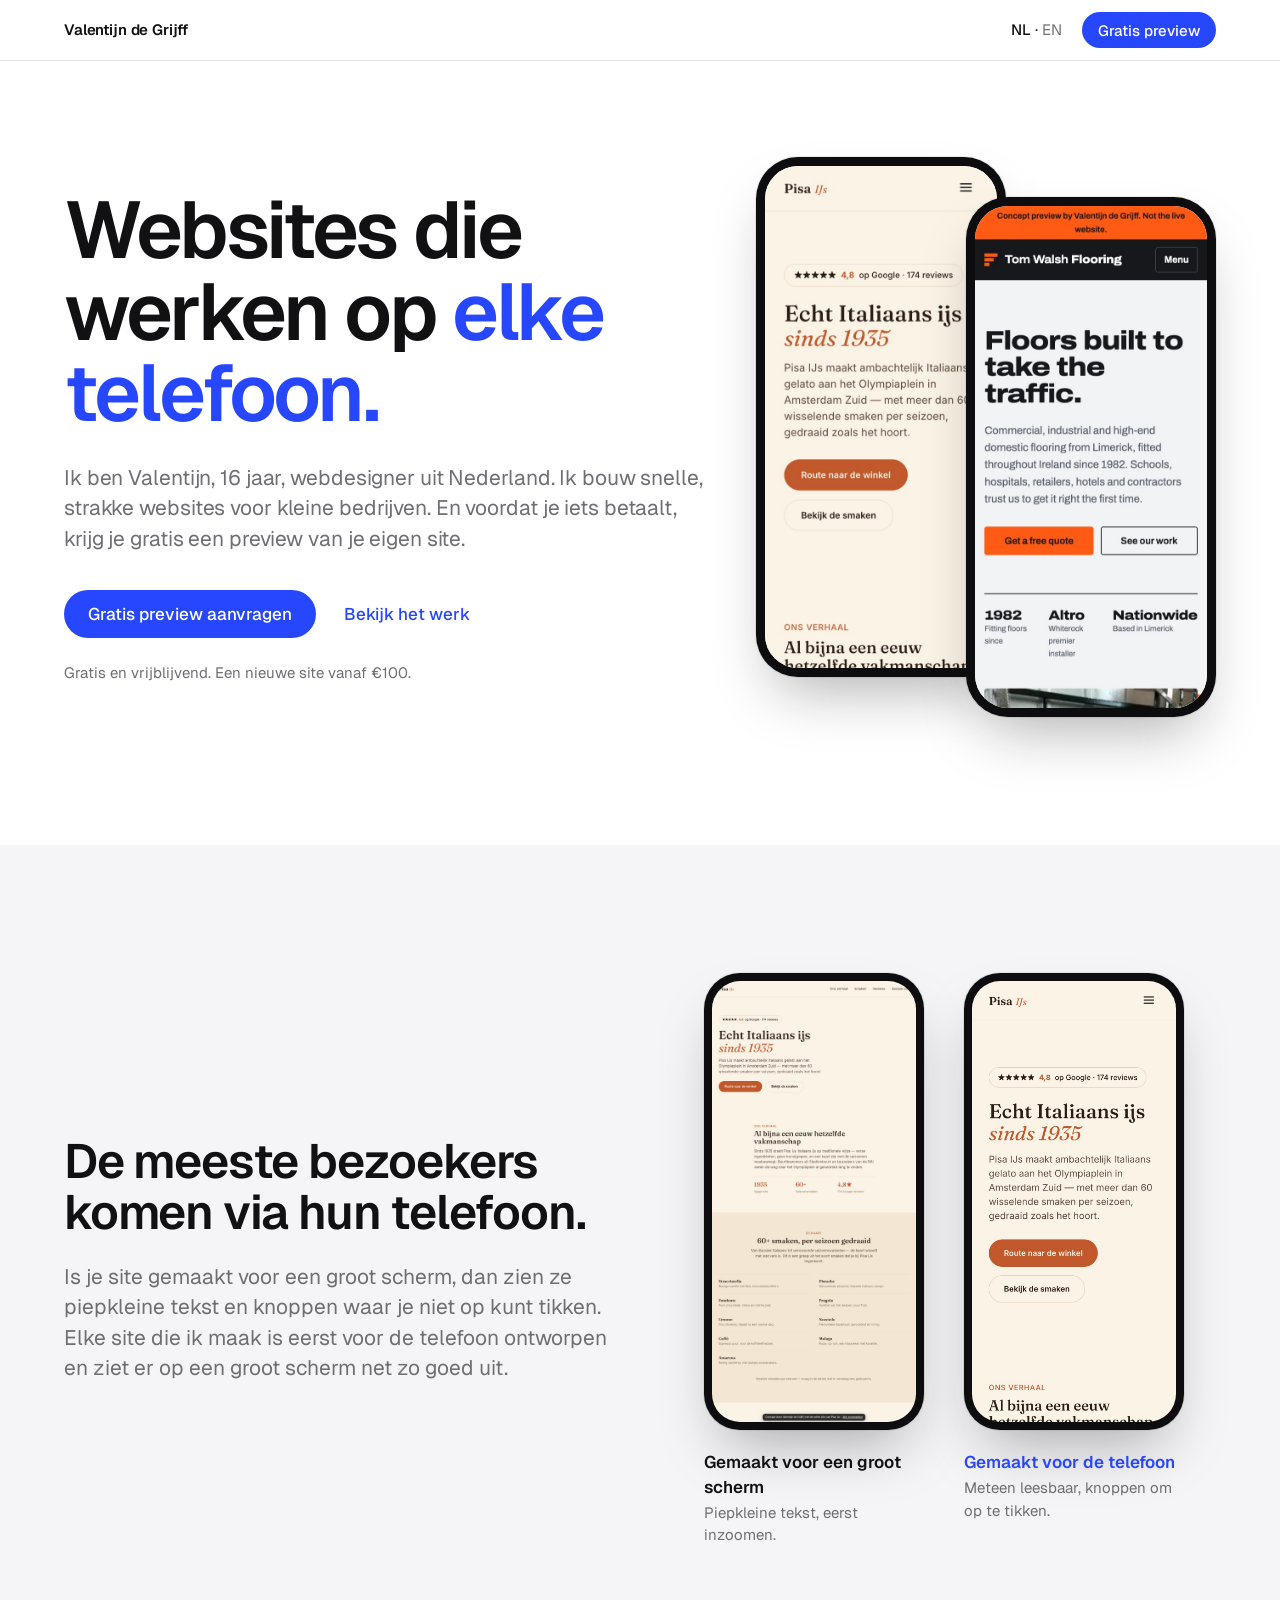
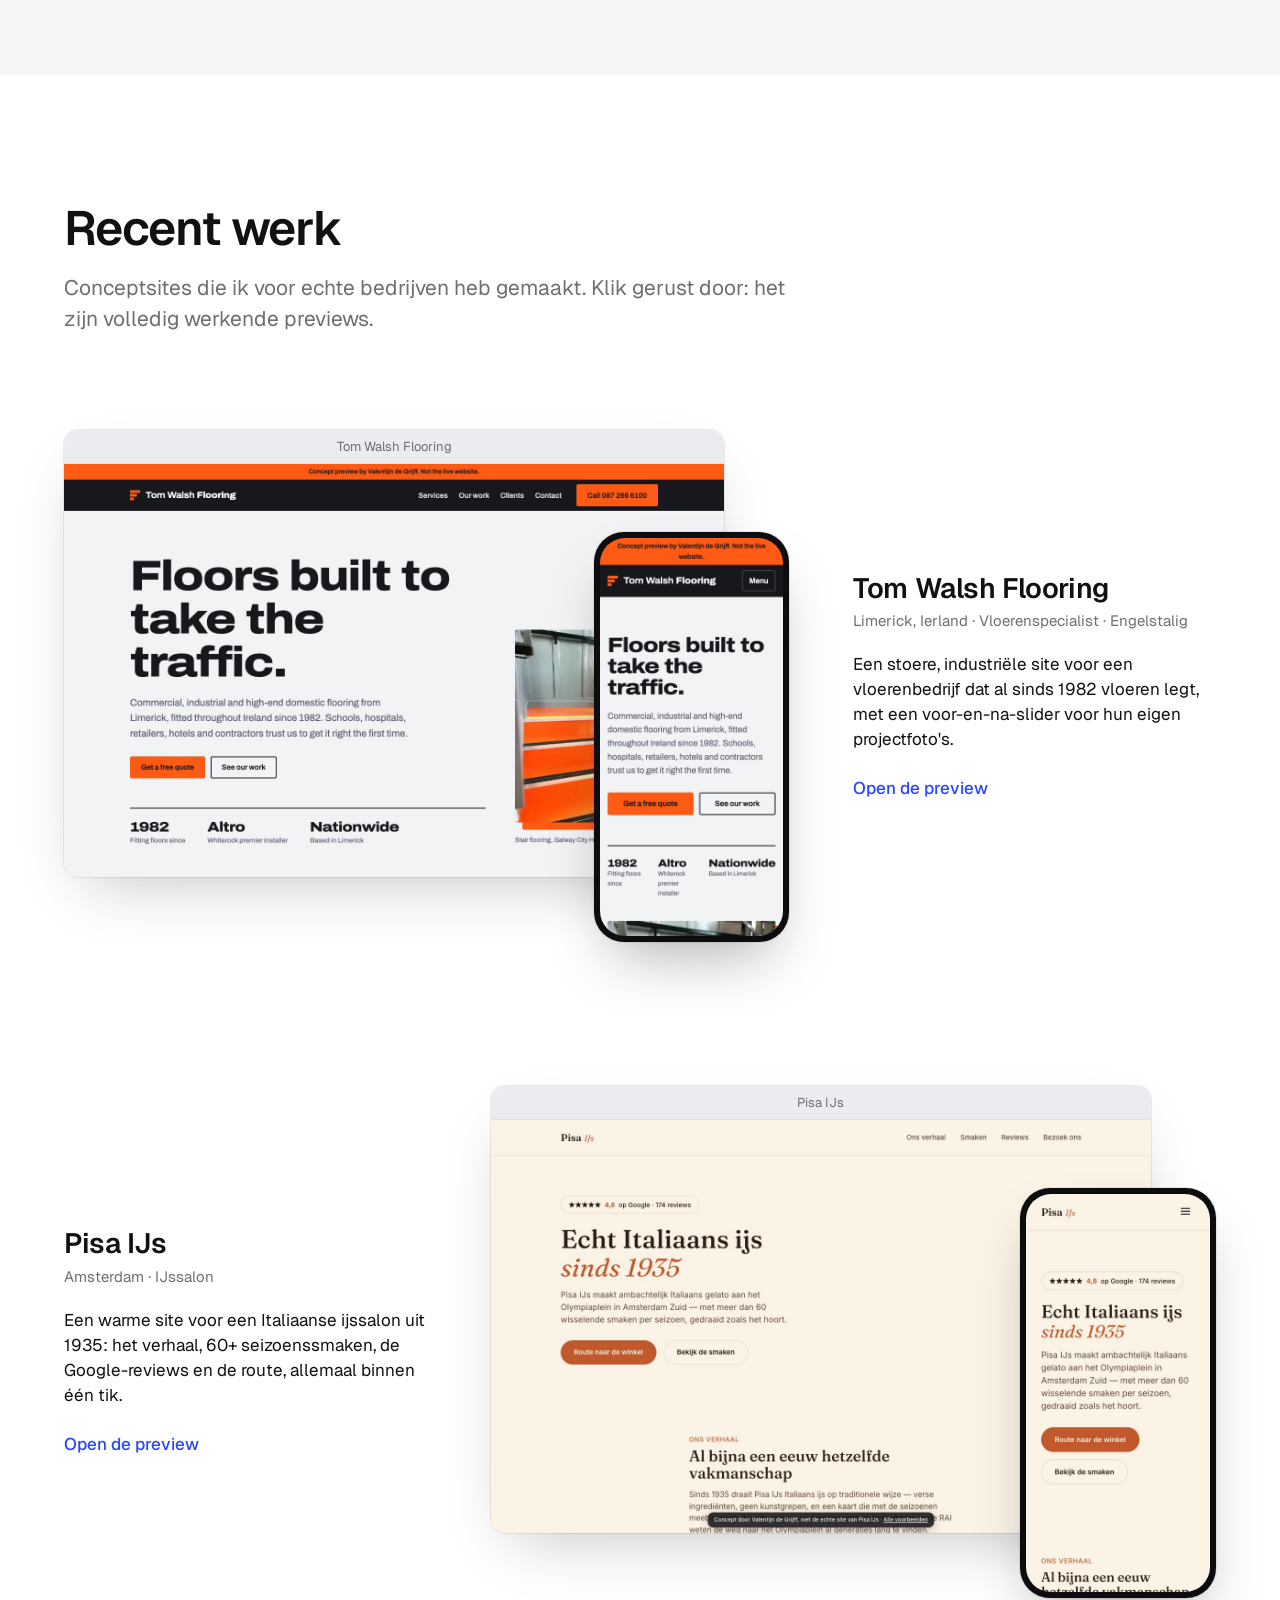
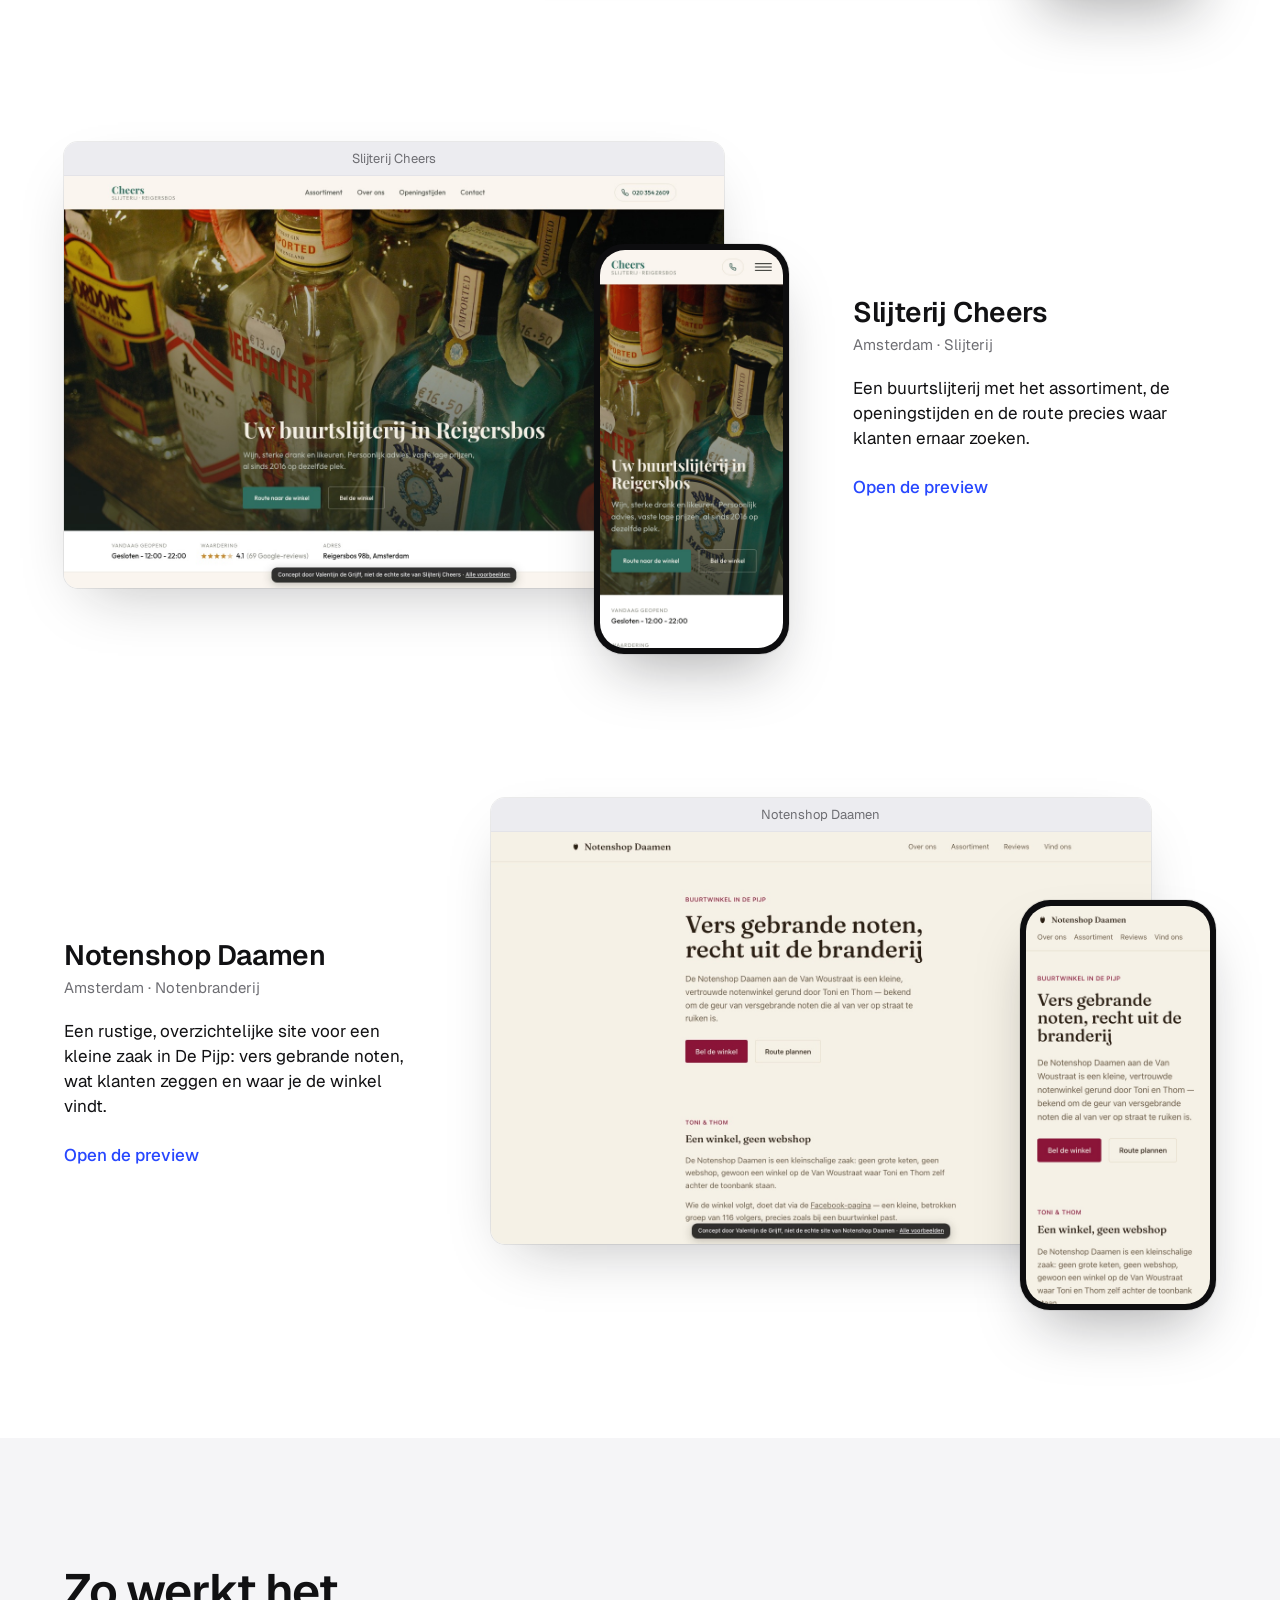
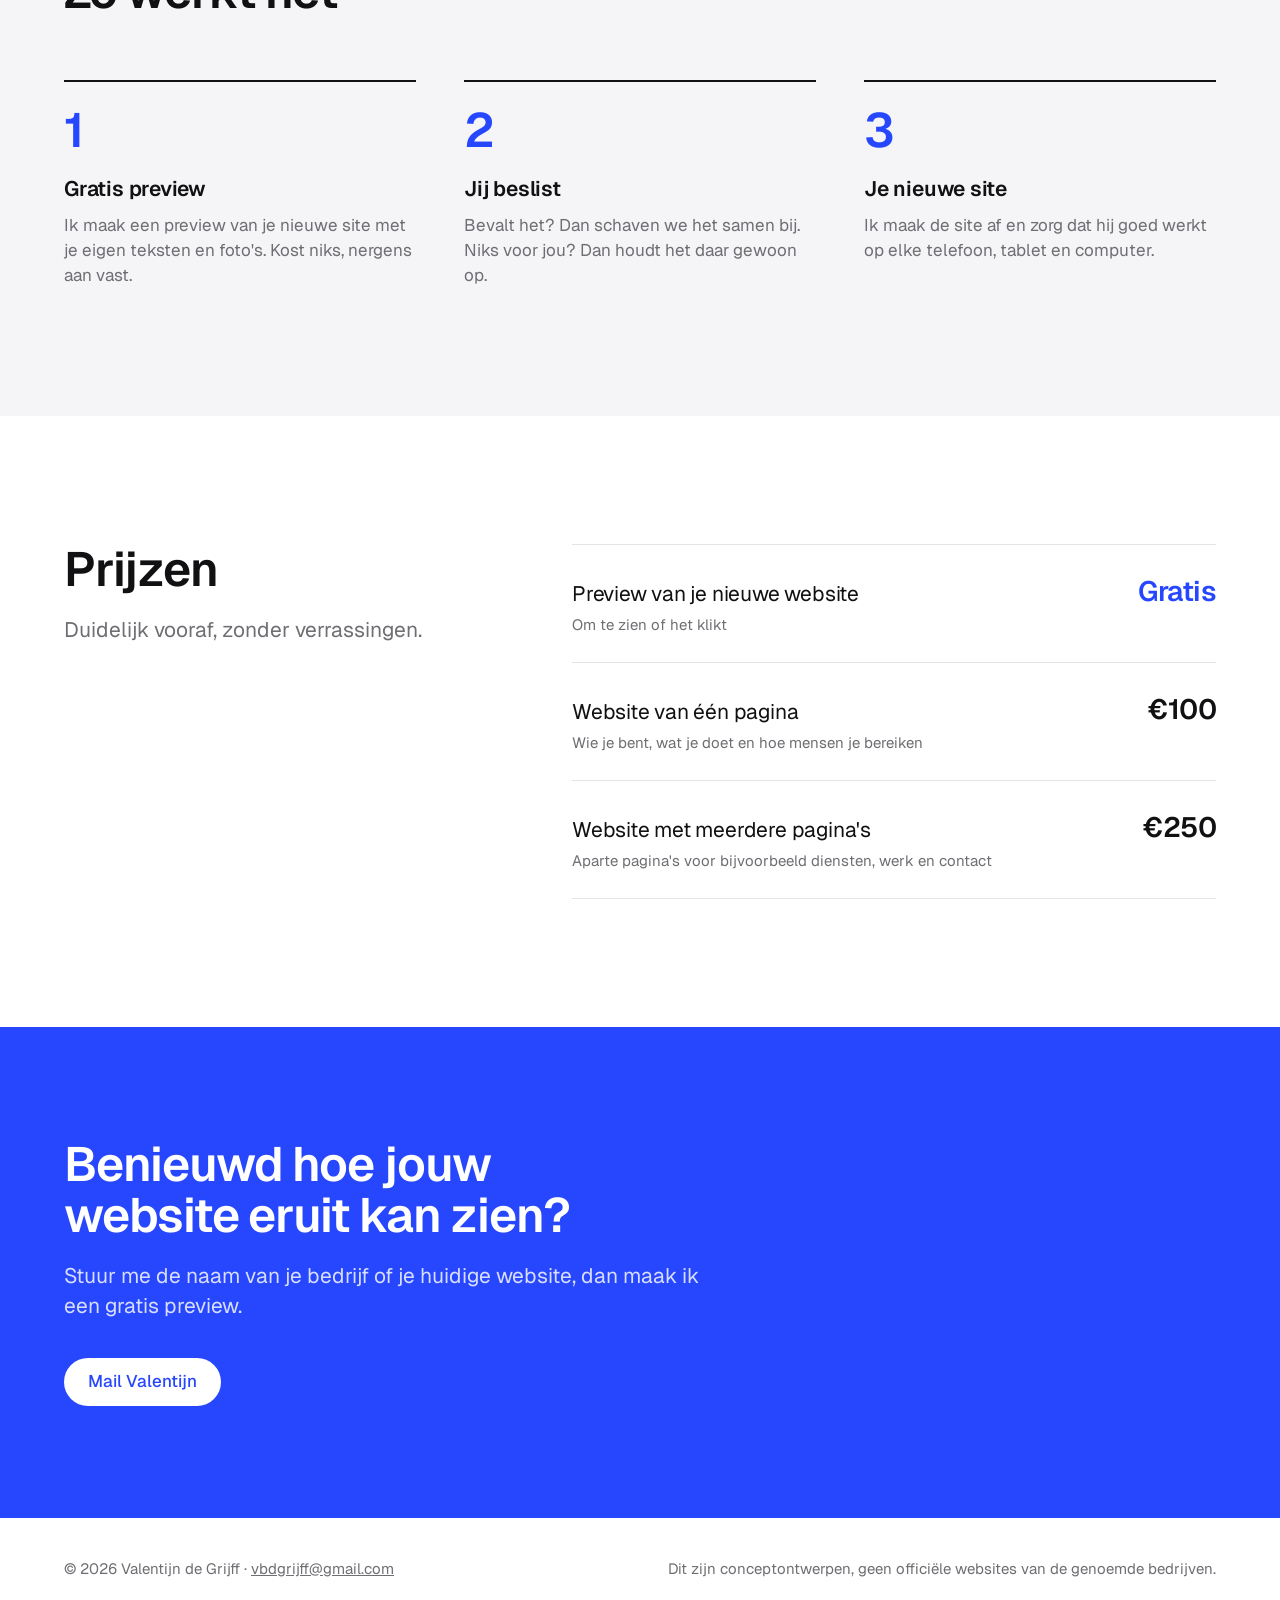
==== commit bc311d51: "Portfolio: self-scrolling hero phones, desktop-vs-phone comparison, single CTA Co-Authored-By: Claud" ====
--- a/index.html
+++ b/index.html
@@ -47,16 +47,28 @@
         <p class="fine">Gratis en vrijblijvend. Een nieuwe site vanaf €100.</p>
       </div>
       <div class="hero-phones" aria-hidden="true">
-        <div class="phone back"><img src="assets/pisa-ijs-phone.jpg" width="780" height="1688" alt="" fetchpriority="high"></div>
-        <div class="phone front"><img src="assets/tom-walsh-flooring-phone.jpg" width="780" height="1688" alt="" fetchpriority="high"></div>
+        <div class="phone back"><div class="screen"><img src="assets/pisa-ijs-phone-full.jpg" width="546" height="7894" alt=""></div></div>
+        <div class="phone front"><div class="screen"><img src="assets/tom-walsh-flooring-phone-full.jpg" width="546" height="10050" alt="" fetchpriority="high"></div></div>
       </div>
     </div>
   </section>
 
   <section class="section alt" aria-labelledby="st-title">
     <div class="wrap statement">
-      <h2 id="st-title">De meeste bezoekers komen via hun telefoon.</h2>
-      <p>Is je site gemaakt voor een groot scherm, dan zien ze piepkleine tekst en knoppen waar je niet op kunt tikken. Elke site die ik maak is eerst voor de telefoon ontworpen en ziet er op een groot scherm net zo goed uit.</p>
+      <div>
+        <h2 id="st-title">De meeste bezoekers komen via hun telefoon.</h2>
+        <p>Is je site gemaakt voor een groot scherm, dan zien ze piepkleine tekst en knoppen waar je niet op kunt tikken. Elke site die ik maak is eerst voor de telefoon ontworpen en ziet er op een groot scherm net zo goed uit.</p>
+      </div>
+      <div class="compare" role="img" aria-label="Dezelfde site twee keer op een telefoon: links de desktopversie die piepklein wordt weergegeven, rechts de mobiele versie.">
+        <figure>
+          <div class="phone"><img src="assets/pisa-ijs-desktop-on-phone.jpg" width="980" height="2121" alt="" loading="lazy" decoding="async"></div>
+          <figcaption><strong>Gemaakt voor een groot scherm</strong>Piepkleine tekst, eerst inzoomen.</figcaption>
+        </figure>
+        <figure class="good">
+          <div class="phone"><img src="assets/pisa-ijs-phone.jpg" width="780" height="1688" alt="" loading="lazy" decoding="async"></div>
+          <figcaption><strong>Gemaakt voor de telefoon</strong>Meteen leesbaar, knoppen om op te tikken.</figcaption>
+        </figure>
+      </div>
     </div>
   </section>
 
@@ -160,14 +172,14 @@
     <div class="wrap">
       <h2 id="cta-title">Benieuwd hoe jouw website eruit kan zien?</h2>
       <p>Stuur me de naam van je bedrijf of je huidige website, dan maak ik een gratis preview.</p>
-      <a class="btn btn-light" href="mailto:vbdgrijff@gmail.com?subject=Gratis%20preview%20van%20mijn%20website">Mail Valentijn</a><a class="mail" href="mailto:vbdgrijff@gmail.com">vbdgrijff@gmail.com</a>
+      <a class="btn btn-light" href="mailto:vbdgrijff@gmail.com?subject=Gratis%20preview%20van%20mijn%20website">Mail Valentijn</a>
     </div>
   </section>
 </main>
 
 <footer>
   <div class="wrap">
-    <p>&copy; 2026 Valentijn de Grijff</p>
+    <p>&copy; 2026 Valentijn de Grijff · <a href="mailto:vbdgrijff@gmail.com">vbdgrijff@gmail.com</a></p>
     <p>Dit zijn conceptontwerpen, geen officiële websites van de genoemde bedrijven.</p>
   </div>
 </footer>
--- a/assets/site.css
+++ b/assets/site.css
@@ -103,13 +103,31 @@
 .browser-bar { height: 34px; display: flex; align-items: center; justify-content: center; background: #ececf0; border-bottom: 1px solid var(--line); font-size: var(--fs-meta); color: var(--muted); }
 .browser img { aspect-ratio: 16 / 10; width: 100%; object-fit: cover; object-position: top; }
 
+/* Hero phone screens scroll through the whole page: the page's one signature motion */
+.screen { position: relative; overflow: hidden; border-radius: 33px; aspect-ratio: 390 / 844; container-type: size; background: #fff; }
+.screen img { position: absolute; inset: 0 0 auto 0; width: 100%; height: auto; aspect-ratio: auto; border-radius: 0; object-fit: fill; animation: phone-scroll 46s cubic-bezier(.45, 0, .55, 1) infinite alternate; }
+.back .screen img { animation-duration: 38s; animation-delay: -12s; }
+.hero-phones:hover .screen img { animation-play-state: paused; }
+@keyframes phone-scroll {
+  0%, 6% { transform: translateY(0); }
+  94%, 100% { transform: translateY(calc(-100% + 100cqh)); }
+}
+
 /* Sections */
 .section { padding: var(--section) 0; }
 .alt { background: var(--bg-alt); }
 h2 { font-size: var(--fs-h2); line-height: 1.06; letter-spacing: -.025em; font-weight: 600; margin: 0 0 20px; max-width: 18ch; }
 .section-intro { color: var(--muted); font-size: var(--fs-lead); line-height: 1.45; max-width: 36em; margin: 0; }
-.statement { display: grid; grid-template-columns: minmax(0, 6fr) minmax(0, 5fr); gap: 48px; align-items: end; }
-.statement p { margin: 0; color: var(--muted); font-size: var(--fs-lead); line-height: 1.45; }
+.statement { display: grid; grid-template-columns: minmax(0, 6fr) minmax(0, 6fr); gap: 64px; align-items: center; }
+.statement h2 { margin-bottom: 24px; }
+.statement p { margin: 0; color: var(--muted); font-size: var(--fs-lead); line-height: 1.45; max-width: 30em; }
+.compare { display: grid; grid-template-columns: repeat(2, minmax(0, 220px)); justify-content: center; gap: 40px; }
+.compare figure { margin: 0; }
+.compare .phone { border-radius: 36px; padding: 8px; }
+.compare .phone img { border-radius: 28px; }
+.compare figcaption { margin-top: 20px; font-size: var(--fs-small); color: var(--muted); }
+.compare figcaption strong { display: block; font-size: var(--fs-body); font-weight: 600; color: var(--ink); margin-bottom: 2px; }
+.compare .good figcaption strong { color: var(--accent); }
 
 /* Work */
 .work-head { margin-bottom: 96px; }
@@ -144,11 +162,11 @@
 .cta { background: var(--accent); color: var(--on-accent); padding: 112px 0; }
 .cta h2 { max-width: 16ch; }
 .cta p { font-size: var(--fs-lead); line-height: 1.45; margin: 0 0 36px; max-width: 32em; color: rgba(255, 255, 255, .82); }
-.cta .mail { margin-left: 20px; color: var(--on-accent); font-weight: 500; }
 
 footer { padding: 40px 0 56px; font-size: var(--fs-small); color: var(--muted); }
 footer .wrap { display: flex; flex-wrap: wrap; justify-content: space-between; gap: 8px 24px; }
 footer p { margin: 0; }
+footer a { color: inherit; }
 
 @media (max-width: 900px) {
   :root { --section: 88px; }
@@ -167,17 +185,21 @@
   .top-right .btn { display: none; }
   .hero-phones { height: 380px; }
   .hero-phones .phone { width: 168px; border-radius: 32px; padding: 7px; }
-  .hero-phones .phone img { border-radius: 25px; }
+  .hero-phones .phone img, .hero-phones .screen { border-radius: 25px; }
+  .hero-phones .screen img { border-radius: 0; }
+  .compare { gap: 20px; }
+  .compare .phone { border-radius: 26px; padding: 6px; }
+  .compare .phone img { border-radius: 20px; }
   .visual .phone { border-radius: 18px; padding: 4px; }
   .visual .phone img { border-radius: 14px; }
   .browser-bar { height: 26px; font-size: 11px; }
   .price-list .what { font-size: var(--fs-body); }
   .price-list .amount { font-size: var(--fs-lead); }
   .cta { padding: 80px 0; }
-  .cta .mail { display: block; margin: 20px 0 0; }
 }
 @media (prefers-reduced-motion: reduce) {
   html { scroll-behavior: auto; }
   .btn { transition: none; }
+  .screen img { animation: none; }
 }
 .sr-only { position: absolute; width: 1px; height: 1px; padding: 0; margin: -1px; overflow: hidden; clip: rect(0 0 0 0); white-space: nowrap; border: 0; }
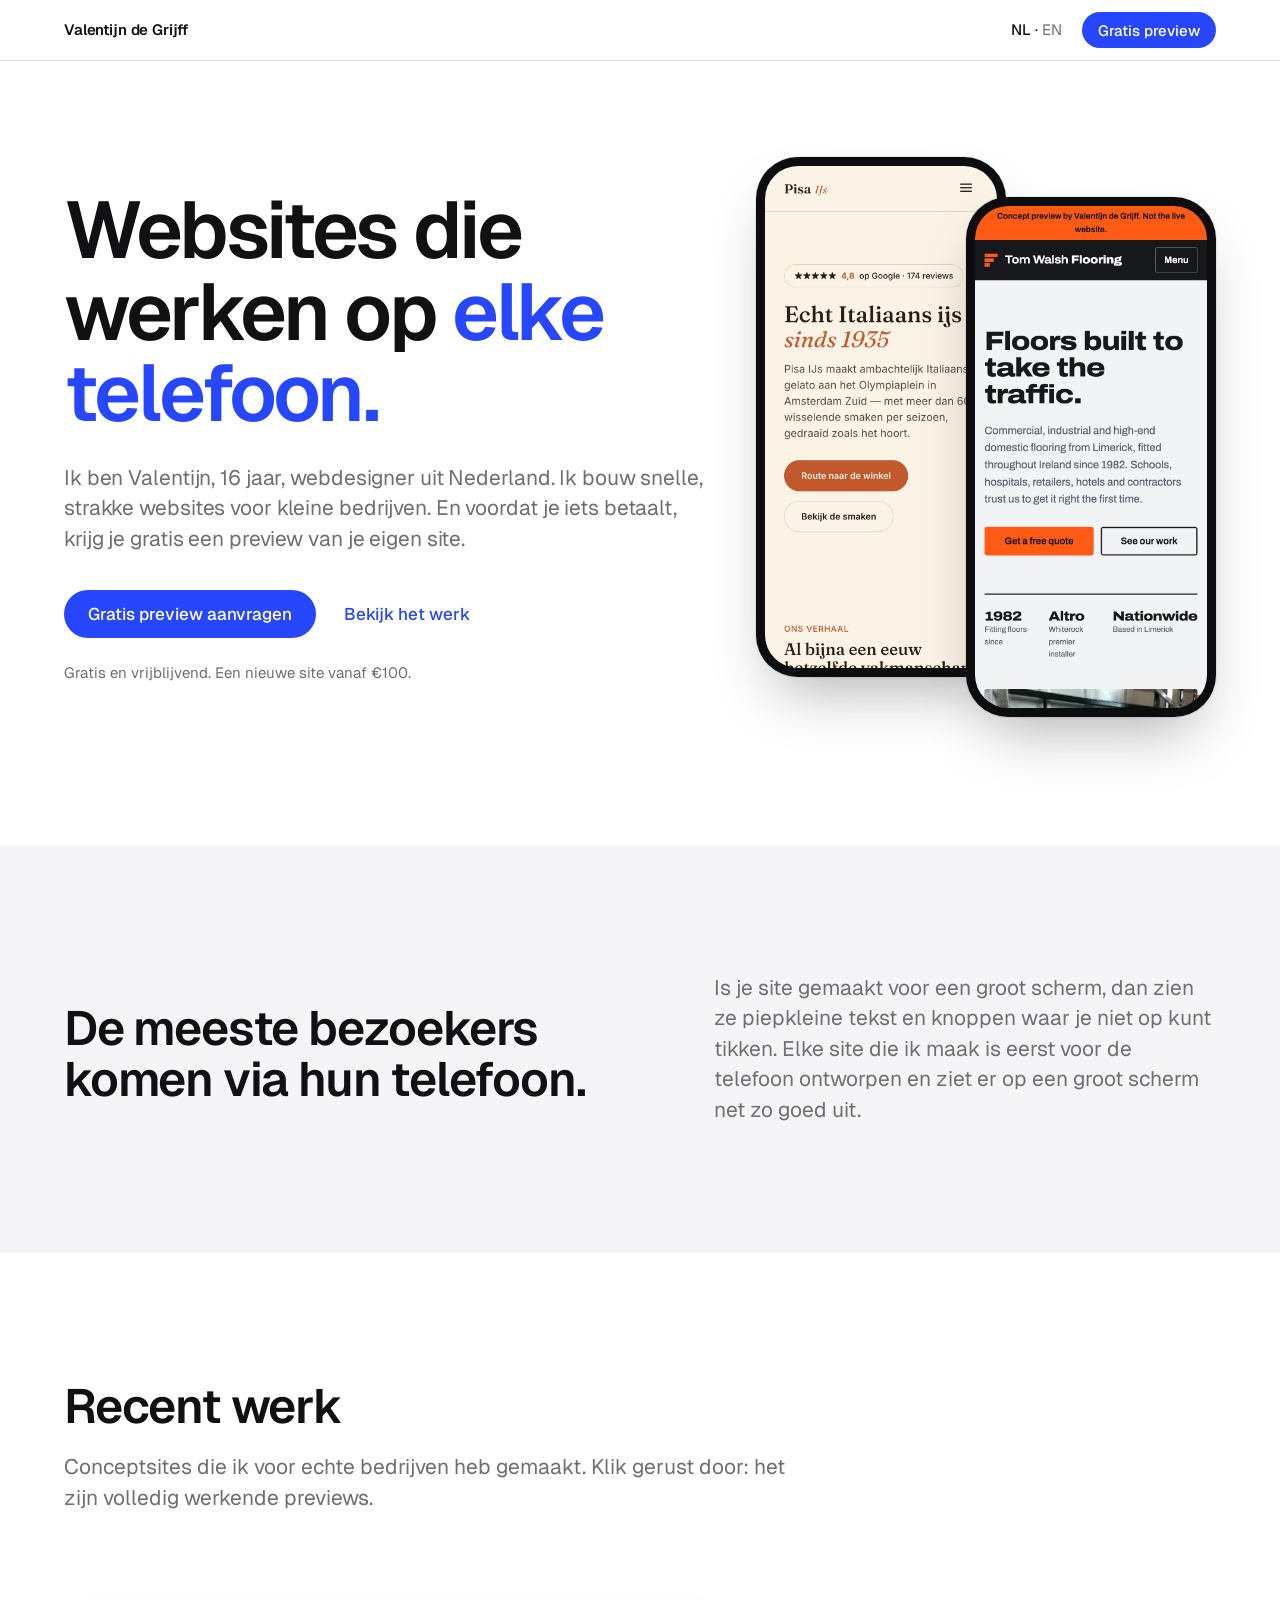
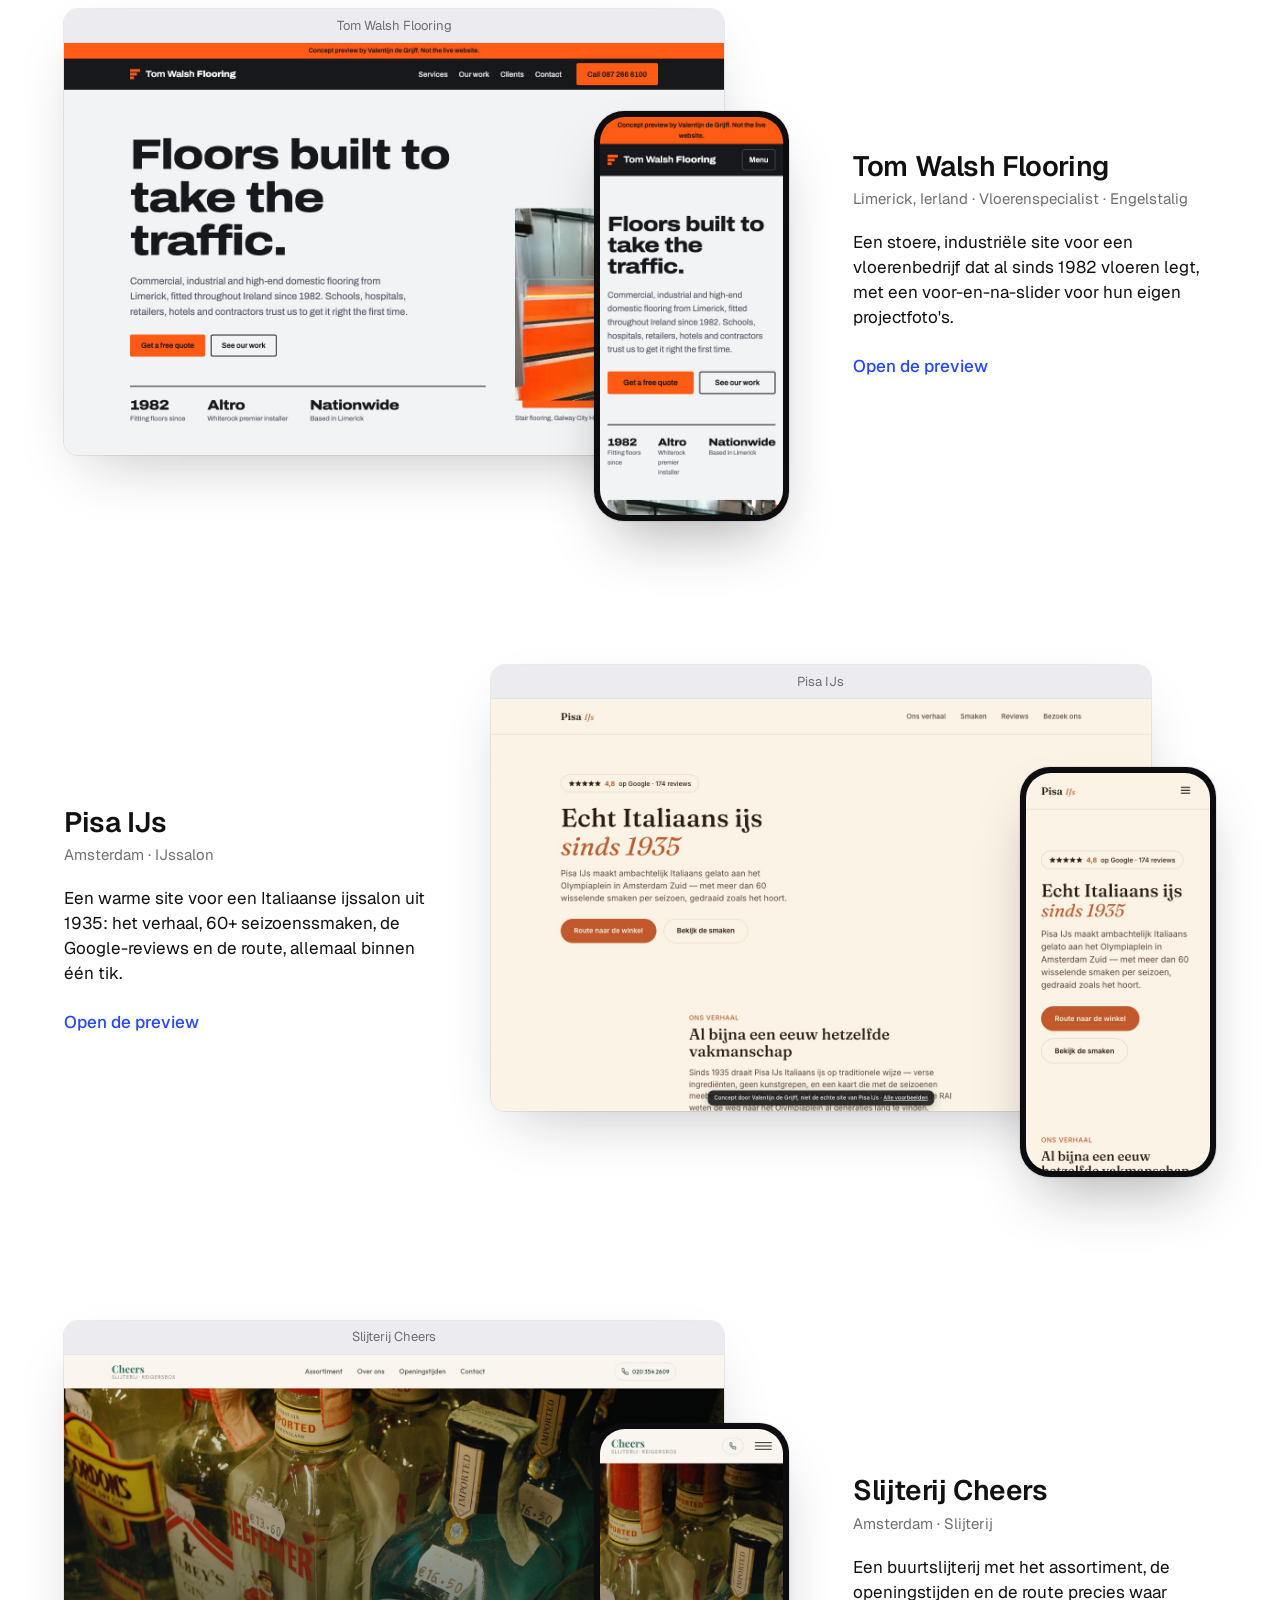
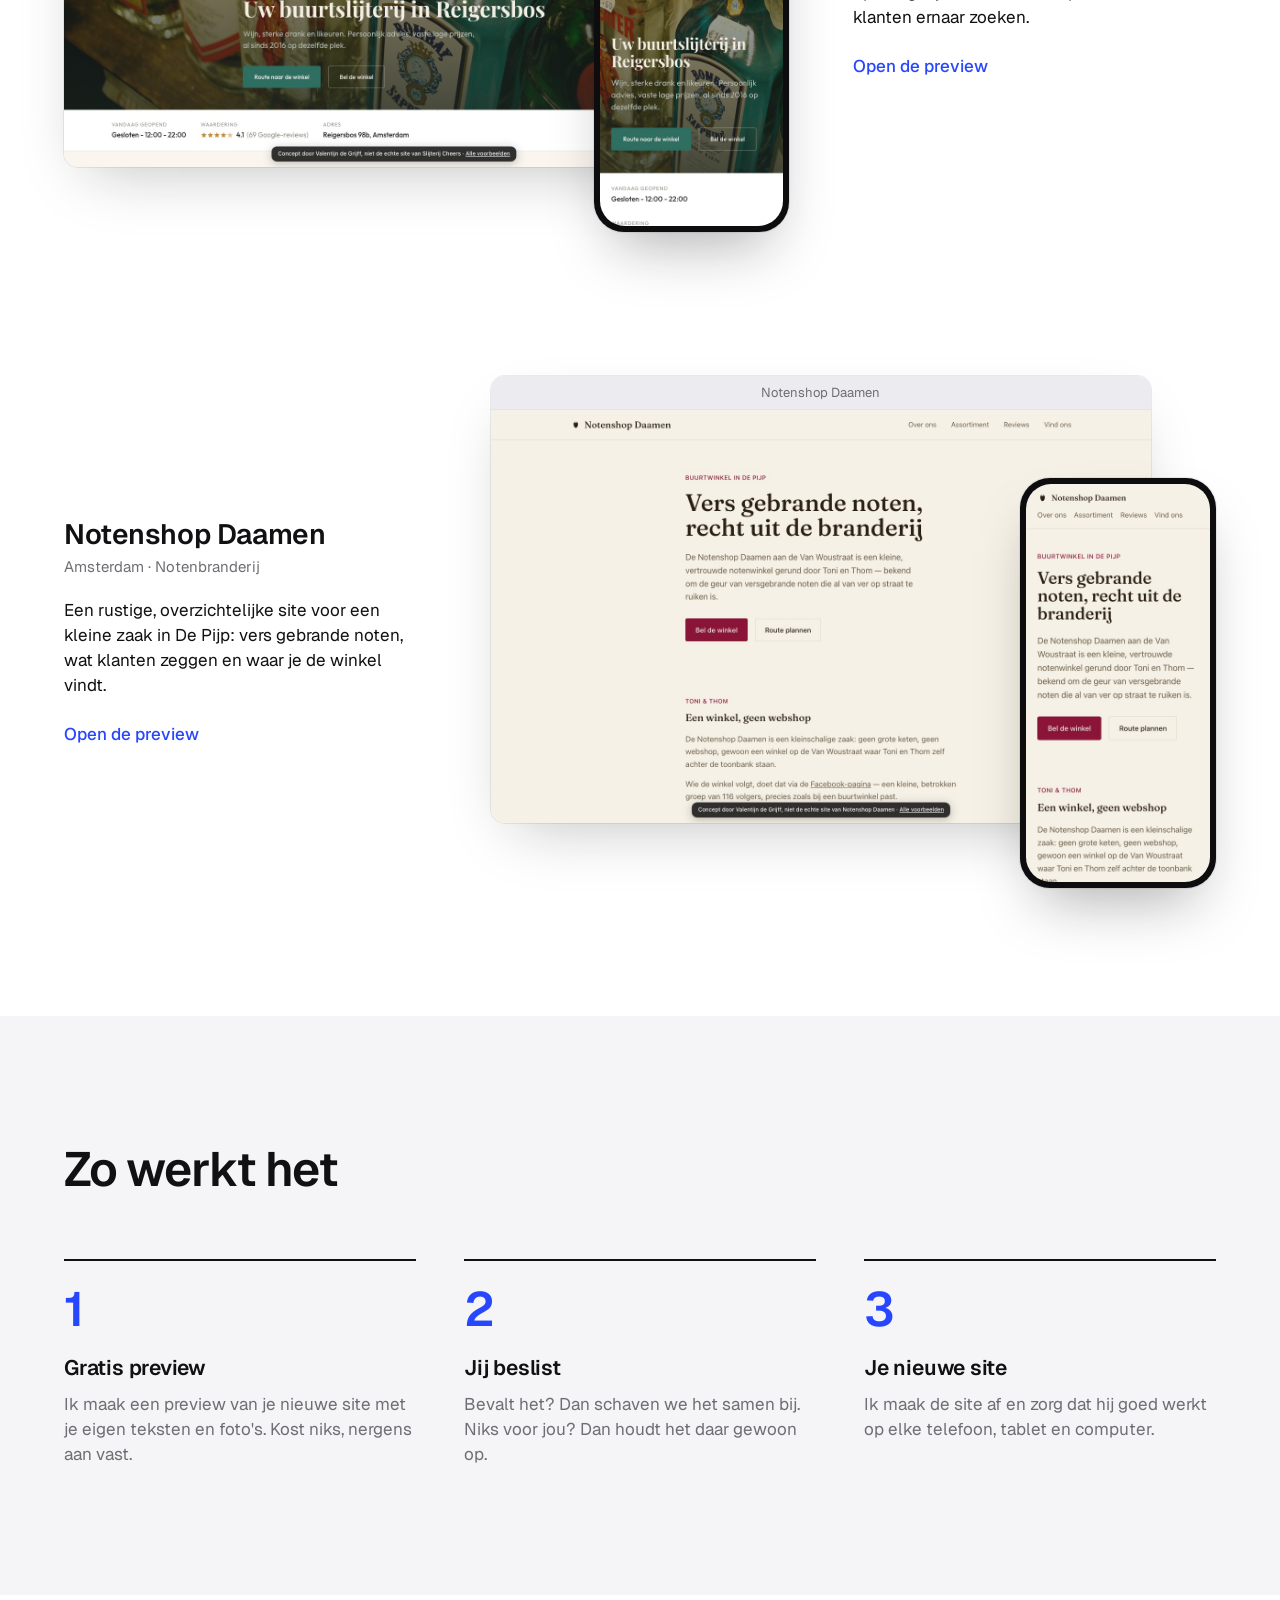
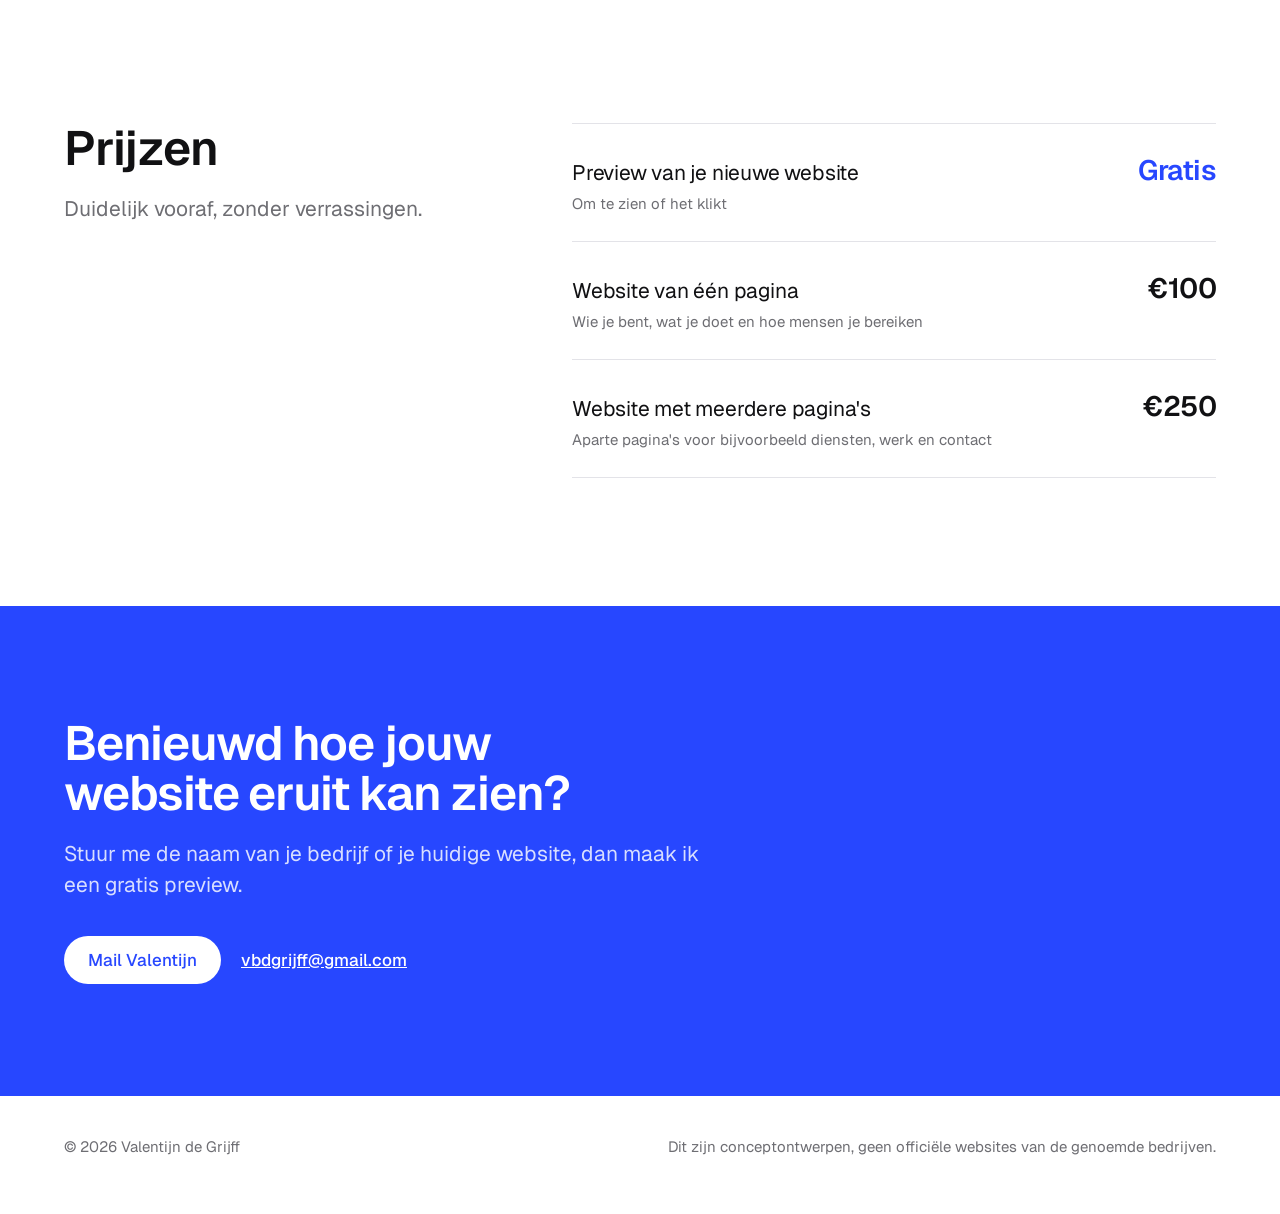
==== commit 1c47eba0: "Revert self-scrolling phones and comparison section (back to previous portfolio) Co-Authored-By: Cla" ====
--- a/index.html
+++ b/index.html
@@ -47,28 +47,16 @@
         <p class="fine">Gratis en vrijblijvend. Een nieuwe site vanaf €100.</p>
       </div>
       <div class="hero-phones" aria-hidden="true">
-        <div class="phone back"><div class="screen"><img src="assets/pisa-ijs-phone-full.jpg" width="546" height="7894" alt=""></div></div>
-        <div class="phone front"><div class="screen"><img src="assets/tom-walsh-flooring-phone-full.jpg" width="546" height="10050" alt="" fetchpriority="high"></div></div>
+        <div class="phone back"><img src="assets/pisa-ijs-phone.jpg" width="780" height="1688" alt="" fetchpriority="high"></div>
+        <div class="phone front"><img src="assets/tom-walsh-flooring-phone.jpg" width="780" height="1688" alt="" fetchpriority="high"></div>
       </div>
     </div>
   </section>
 
   <section class="section alt" aria-labelledby="st-title">
     <div class="wrap statement">
-      <div>
-        <h2 id="st-title">De meeste bezoekers komen via hun telefoon.</h2>
-        <p>Is je site gemaakt voor een groot scherm, dan zien ze piepkleine tekst en knoppen waar je niet op kunt tikken. Elke site die ik maak is eerst voor de telefoon ontworpen en ziet er op een groot scherm net zo goed uit.</p>
-      </div>
-      <div class="compare" role="img" aria-label="Dezelfde site twee keer op een telefoon: links de desktopversie die piepklein wordt weergegeven, rechts de mobiele versie.">
-        <figure>
-          <div class="phone"><img src="assets/pisa-ijs-desktop-on-phone.jpg" width="980" height="2121" alt="" loading="lazy" decoding="async"></div>
-          <figcaption><strong>Gemaakt voor een groot scherm</strong>Piepkleine tekst, eerst inzoomen.</figcaption>
-        </figure>
-        <figure class="good">
-          <div class="phone"><img src="assets/pisa-ijs-phone.jpg" width="780" height="1688" alt="" loading="lazy" decoding="async"></div>
-          <figcaption><strong>Gemaakt voor de telefoon</strong>Meteen leesbaar, knoppen om op te tikken.</figcaption>
-        </figure>
-      </div>
+      <h2 id="st-title">De meeste bezoekers komen via hun telefoon.</h2>
+      <p>Is je site gemaakt voor een groot scherm, dan zien ze piepkleine tekst en knoppen waar je niet op kunt tikken. Elke site die ik maak is eerst voor de telefoon ontworpen en ziet er op een groot scherm net zo goed uit.</p>
     </div>
   </section>
 
@@ -172,14 +160,14 @@
     <div class="wrap">
       <h2 id="cta-title">Benieuwd hoe jouw website eruit kan zien?</h2>
       <p>Stuur me de naam van je bedrijf of je huidige website, dan maak ik een gratis preview.</p>
-      <a class="btn btn-light" href="mailto:vbdgrijff@gmail.com?subject=Gratis%20preview%20van%20mijn%20website">Mail Valentijn</a>
+      <a class="btn btn-light" href="mailto:vbdgrijff@gmail.com?subject=Gratis%20preview%20van%20mijn%20website">Mail Valentijn</a><a class="mail" href="mailto:vbdgrijff@gmail.com">vbdgrijff@gmail.com</a>
     </div>
   </section>
 </main>
 
 <footer>
   <div class="wrap">
-    <p>&copy; 2026 Valentijn de Grijff · <a href="mailto:vbdgrijff@gmail.com">vbdgrijff@gmail.com</a></p>
+    <p>&copy; 2026 Valentijn de Grijff</p>
     <p>Dit zijn conceptontwerpen, geen officiële websites van de genoemde bedrijven.</p>
   </div>
 </footer>
--- a/assets/site.css
+++ b/assets/site.css
@@ -103,31 +103,13 @@
 .browser-bar { height: 34px; display: flex; align-items: center; justify-content: center; background: #ececf0; border-bottom: 1px solid var(--line); font-size: var(--fs-meta); color: var(--muted); }
 .browser img { aspect-ratio: 16 / 10; width: 100%; object-fit: cover; object-position: top; }
 
-/* Hero phone screens scroll through the whole page: the page's one signature motion */
-.screen { position: relative; overflow: hidden; border-radius: 33px; aspect-ratio: 390 / 844; container-type: size; background: #fff; }
-.screen img { position: absolute; inset: 0 0 auto 0; width: 100%; height: auto; aspect-ratio: auto; border-radius: 0; object-fit: fill; animation: phone-scroll 46s cubic-bezier(.45, 0, .55, 1) infinite alternate; }
-.back .screen img { animation-duration: 38s; animation-delay: -12s; }
-.hero-phones:hover .screen img { animation-play-state: paused; }
-@keyframes phone-scroll {
-  0%, 6% { transform: translateY(0); }
-  94%, 100% { transform: translateY(calc(-100% + 100cqh)); }
-}
-
 /* Sections */
 .section { padding: var(--section) 0; }
 .alt { background: var(--bg-alt); }
 h2 { font-size: var(--fs-h2); line-height: 1.06; letter-spacing: -.025em; font-weight: 600; margin: 0 0 20px; max-width: 18ch; }
 .section-intro { color: var(--muted); font-size: var(--fs-lead); line-height: 1.45; max-width: 36em; margin: 0; }
-.statement { display: grid; grid-template-columns: minmax(0, 6fr) minmax(0, 6fr); gap: 64px; align-items: center; }
-.statement h2 { margin-bottom: 24px; }
-.statement p { margin: 0; color: var(--muted); font-size: var(--fs-lead); line-height: 1.45; max-width: 30em; }
-.compare { display: grid; grid-template-columns: repeat(2, minmax(0, 220px)); justify-content: center; gap: 40px; }
-.compare figure { margin: 0; }
-.compare .phone { border-radius: 36px; padding: 8px; }
-.compare .phone img { border-radius: 28px; }
-.compare figcaption { margin-top: 20px; font-size: var(--fs-small); color: var(--muted); }
-.compare figcaption strong { display: block; font-size: var(--fs-body); font-weight: 600; color: var(--ink); margin-bottom: 2px; }
-.compare .good figcaption strong { color: var(--accent); }
+.statement { display: grid; grid-template-columns: minmax(0, 6fr) minmax(0, 5fr); gap: 48px; align-items: end; }
+.statement p { margin: 0; color: var(--muted); font-size: var(--fs-lead); line-height: 1.45; }
 
 /* Work */
 .work-head { margin-bottom: 96px; }
@@ -162,11 +144,11 @@
 .cta { background: var(--accent); color: var(--on-accent); padding: 112px 0; }
 .cta h2 { max-width: 16ch; }
 .cta p { font-size: var(--fs-lead); line-height: 1.45; margin: 0 0 36px; max-width: 32em; color: rgba(255, 255, 255, .82); }
+.cta .mail { margin-left: 20px; color: var(--on-accent); font-weight: 500; }
 
 footer { padding: 40px 0 56px; font-size: var(--fs-small); color: var(--muted); }
 footer .wrap { display: flex; flex-wrap: wrap; justify-content: space-between; gap: 8px 24px; }
 footer p { margin: 0; }
-footer a { color: inherit; }
 
 @media (max-width: 900px) {
   :root { --section: 88px; }
@@ -185,21 +167,17 @@
   .top-right .btn { display: none; }
   .hero-phones { height: 380px; }
   .hero-phones .phone { width: 168px; border-radius: 32px; padding: 7px; }
-  .hero-phones .phone img, .hero-phones .screen { border-radius: 25px; }
-  .hero-phones .screen img { border-radius: 0; }
-  .compare { gap: 20px; }
-  .compare .phone { border-radius: 26px; padding: 6px; }
-  .compare .phone img { border-radius: 20px; }
+  .hero-phones .phone img { border-radius: 25px; }
   .visual .phone { border-radius: 18px; padding: 4px; }
   .visual .phone img { border-radius: 14px; }
   .browser-bar { height: 26px; font-size: 11px; }
   .price-list .what { font-size: var(--fs-body); }
   .price-list .amount { font-size: var(--fs-lead); }
   .cta { padding: 80px 0; }
+  .cta .mail { display: block; margin: 20px 0 0; }
 }
 @media (prefers-reduced-motion: reduce) {
   html { scroll-behavior: auto; }
   .btn { transition: none; }
-  .screen img { animation: none; }
 }
 .sr-only { position: absolute; width: 1px; height: 1px; padding: 0; margin: -1px; overflow: hidden; clip: rect(0 0 0 0); white-space: nowrap; border: 0; }
